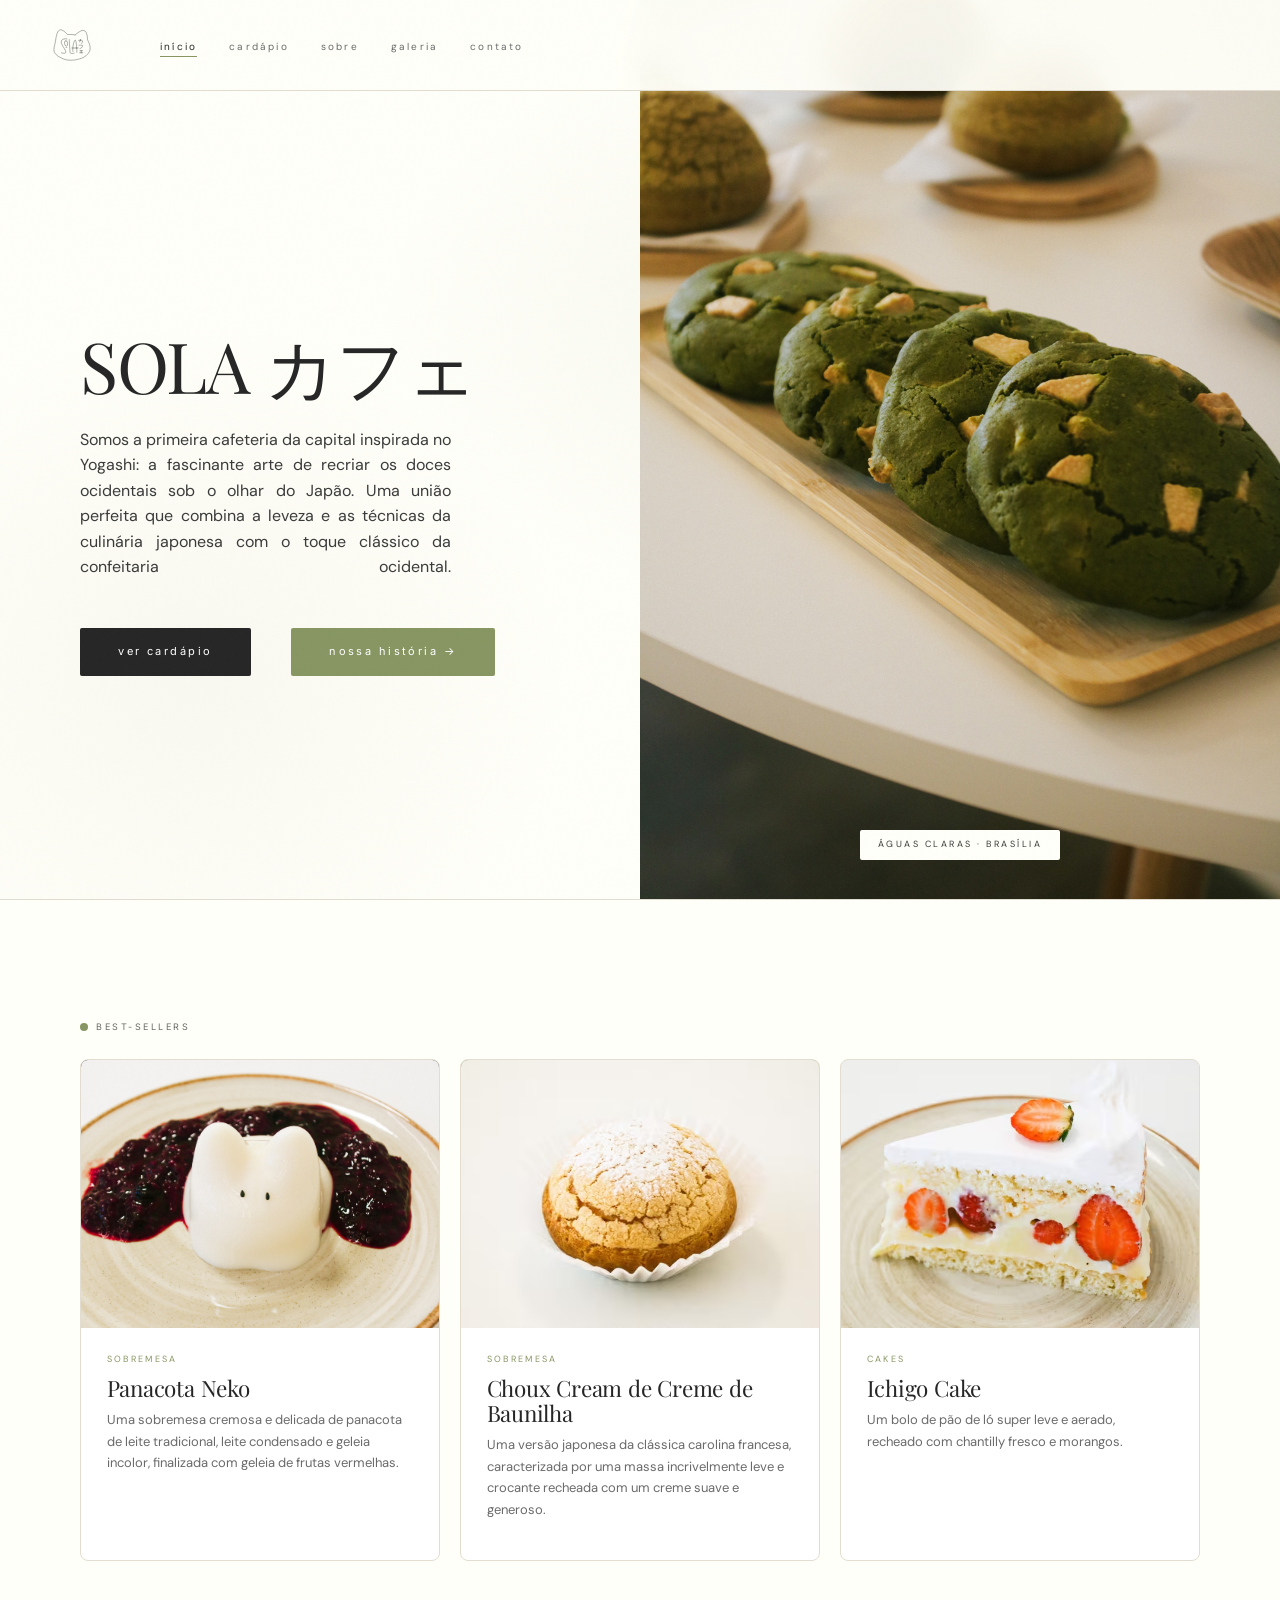
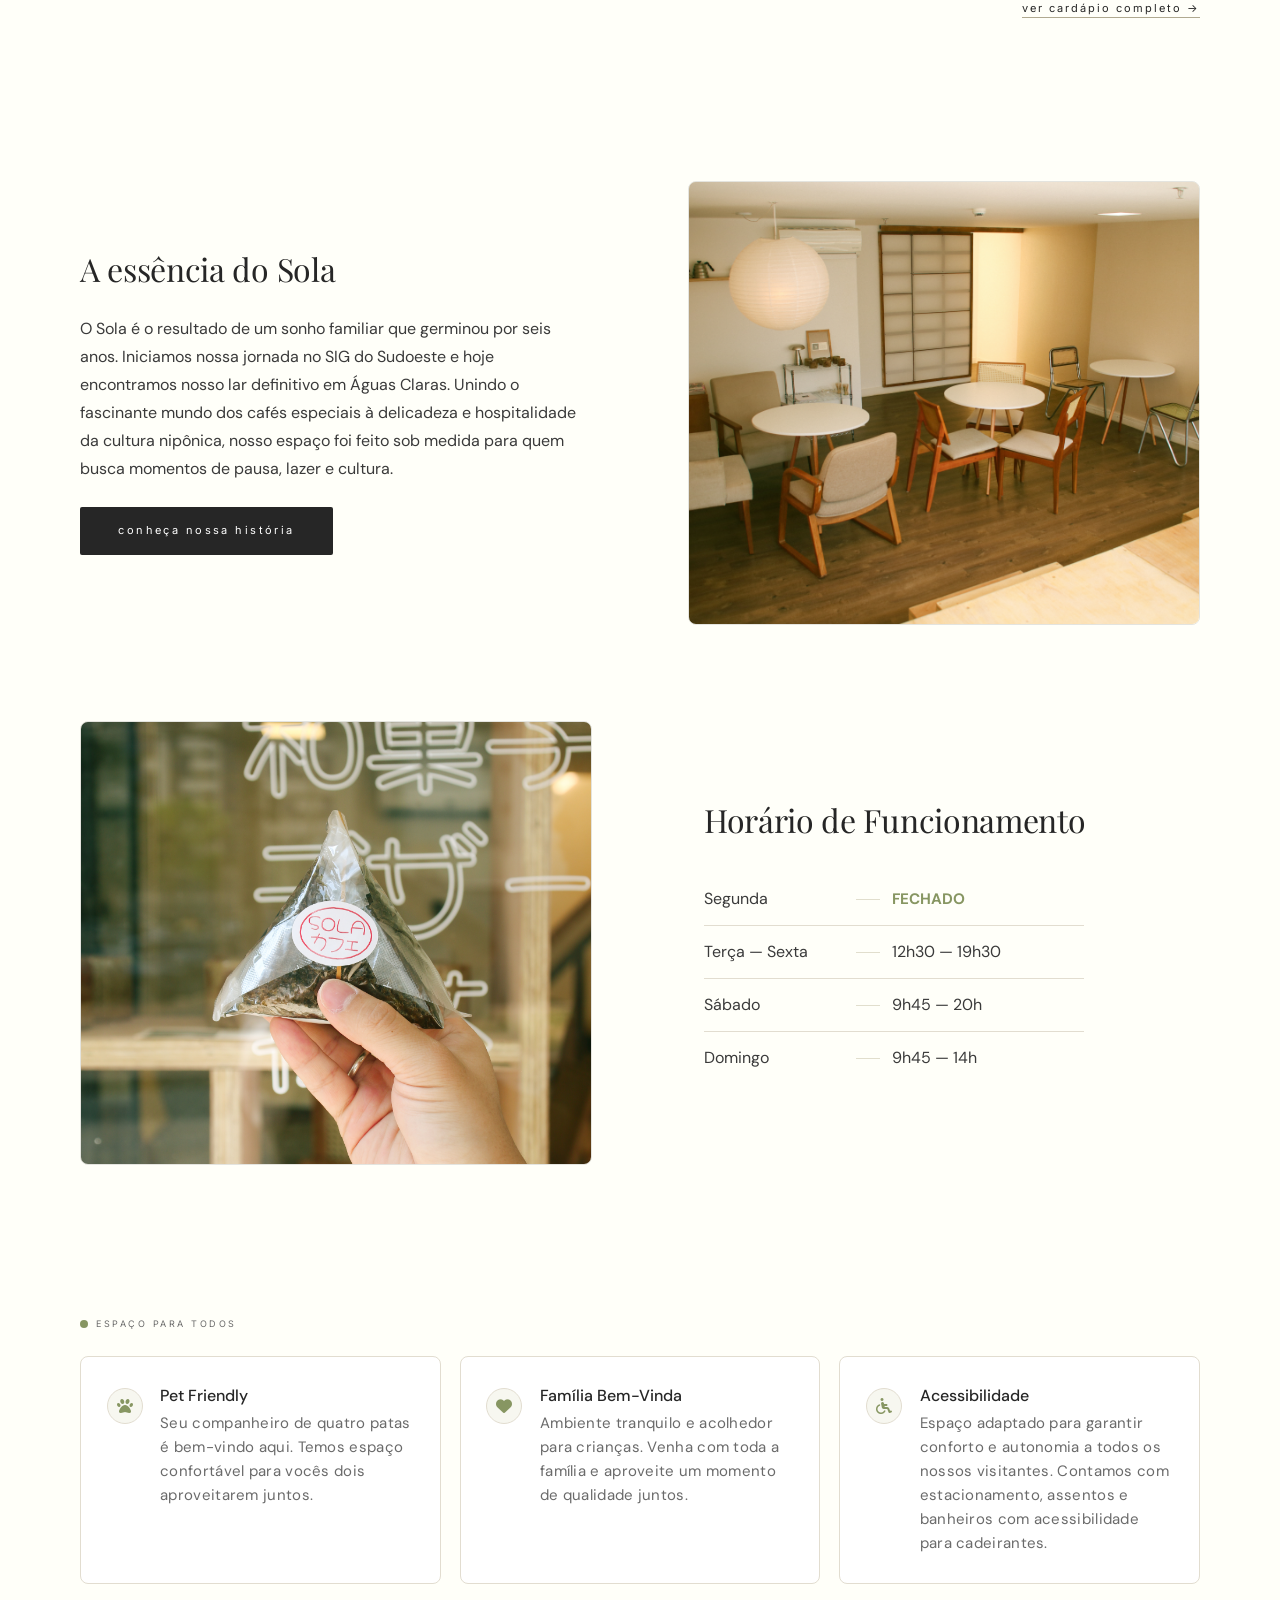
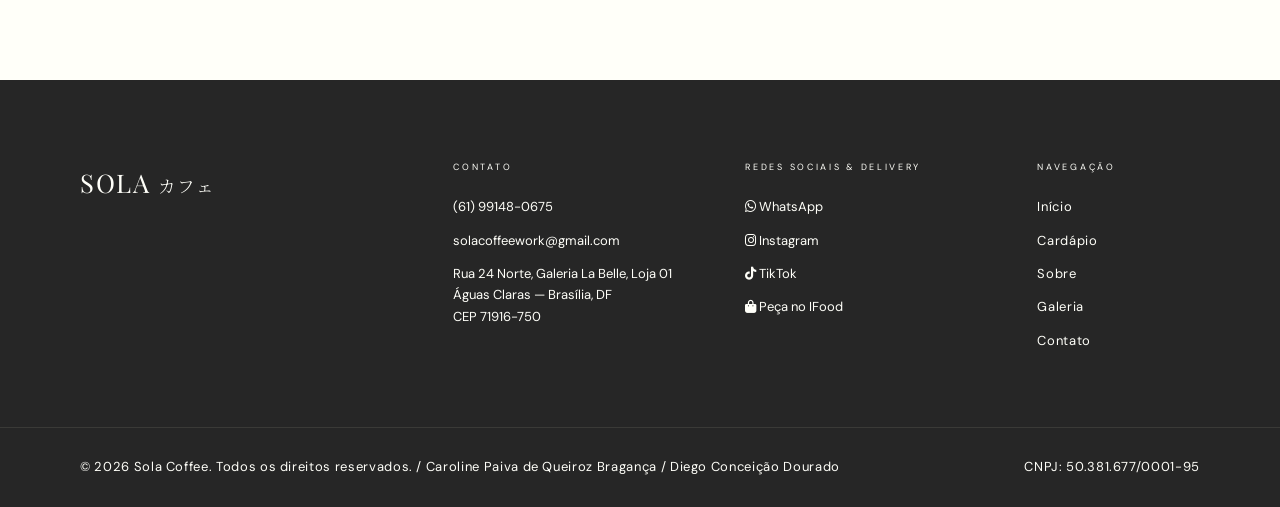
==== index.html @ bae13468 "primeiro commit" ====
<!DOCTYPE html>
<html lang="pt-BR">
<head>
  <meta charset="UTF-8" />
  <meta name="viewport" content="width=device-width, initial-scale=1.0"/>
  <title>HOME — SOLA Coffee カフェ | Cafeteria em Águas Claras</title>

  <meta name="description" content="Conheça o Sola Coffee na Galeria La Belle em Águas Claras. Cafés especiais, lanches deliciosos e ambiente aconchegante. Venha nos visitar ou peça no iFood!">
  <link rel="canonical" href="https://solacoffee.com.br">

  <script type="application/ld+json">
  {
    "@context": "https://schema.org",
    "@type": "Cafe",
    "name": "Sola Coffee",
    "image": "https://solacoffee.com.brimages/logo.jpg",
    "telephone": "+55-61-99148-0675",
    "email": "solacoffeework@gmail.com",
    "url": "https://solacoffee.com.br",
    "address": {
      "@type": "PostalAddress",
      "streetAddress": "Rua 24 Norte, Galeria La Belle, Loja 01",
      "addressLocality": "Águas Claras",
      "addressRegion": "DF",
      "postalCode": "71916-750",
      "addressCountry": "BR"
    },
    "openingHoursSpecification": [
      {"@type": "OpeningHoursSpecification","dayOfWeek": ["Tuesday","Wednesday","Thursday","Friday"],"opens": "12:30","closes": "19:30"},
      {"@type": "OpeningHoursSpecification","dayOfWeek": "Saturday","opens": "09:30","closes": "20:00"},
      {"@type": "OpeningHoursSpecification","dayOfWeek": "Sunday","opens": "09:30","closes": "14:00"}
    ],
    "sameAs": ["https://instagram.com","https://ifood.com.br"]
  }
  </script>

  <link rel="stylesheet" href="https://cdnjs.cloudflare.com/ajax/libs/font-awesome/6.5.0/css/all.min.css">

  <link rel="preconnect" href="https://fonts.googleapis.com">
  <link href="https://fonts.googleapis.com/css2?family=Playfair+Display:ital,wght@0,300;0,400;0,500;1,300;1,400&family=DM+Sans:wght@300;400;500&family=Inter:wght@300;400;500&family=Noto+Serif+JP:wght@300;400&display=swap" rel="stylesheet">
  <link rel="stylesheet" href="style.css">
  <style>
    .fc-redes-list { display: flex; flex-direction: column; gap: 1rem; }
    .fc-rede-item {
      display: flex; align-items: flex-start; gap: 1.1rem;
      padding: 1.8rem 1.6rem;
      border: 1px solid var(--khaki-light);
      border-radius: var(--radius-md);
      background: var(--white);
      text-decoration: none;
    }
    .fc-rede-icon {
      width: 36px; height: 36px; border-radius: 50%;
      background: var(--paper-warm);
      display: flex; align-items: center; justify-content: center;
      flex-shrink: 0; font-size: 1rem; color: var(--moss);
      border: 1px solid var(--khaki-light);
      margin-top: 2px;
    }
    .fc-rede-info { flex: 1; }
    .fc-rede-name { display: block; font-size: 16px; color: var(--ink); font-weight: 500; margin-bottom: 4px; line-height: 1.3; }
    .fc-rede-handle { display: block; font-size: 15px; color: var(--ink-muted); letter-spacing: 0.02em; line-height: 1.6; }
  </style>
</head>
<body class="page-home">

  <!-- NAV -->
  <nav class="nav">
    <a href="index.html" class="nav-logo"><img src="img/logo.svg" alt="SOLA カフェ" class="nav-logo-img"></a>
    <ul class="nav-links">
      <li><a href="index.html" class="active">início</a></li>
      <li><a href="menu.html">cardápio</a></li>
      <li><a href="sobre.html">sobre</a></li>
      <li><a href="galeria.html">galeria</a></li>
      <li><a href="contato.html">contato</a></li>
    </ul>
  </nav>

  <!-- HERO -->
  <section class="hero">
    <div class="hero-texture"></div>
    <div class="hero-content">
      <p class="hero-eyebrow"></p>
      <h1 class="hero-title">
        SOLA カフェ
      </h1>
      <p class="hero-sub">Somos a primeira cafeteria da capital inspirada no Yogashi: a fascinante arte de recriar os doces ocidentais sob o olhar do Japão. Uma união perfeita que combina a leveza e as técnicas da culinária japonesa com o toque clássico da confeitaria ocidental.</p>
      <div class="hero-cta-row">
        <a href="menu.html" class="btn-primary btn-cardapio">ver cardápio</a>
        <a href="sobre.html" class="btn-primary btn-historia">nossa história →</a>
      </div>
    </div>
    <div class="hero-visual">
      <img src="img/image00008.jpeg" alt="Sachê de chá do Sola Coffee" class="hero-img">
      <div class="hero-tag">Águas Claras · Brasília</div>
    </div>
  </section>

  <!-- DESTAQUES -->
  <section class="destaques">
    <span style="display:inline-flex;align-items:center;gap:0.5rem;font-family:'Inter',sans-serif;font-size:9px;letter-spacing:0.28em;text-transform:uppercase;color:var(--ink-muted);margin:0 0 1.5rem;align-self:flex-start;"><span style="width:8px;height:8px;border-radius:50%;background:var(--moss);flex-shrink:0;display:inline-block;"></span>Best-Sellers</span>
    <div class="destaques-grid">

        <article class="destaque-card">
        <div class="card-img-placeholder card-img-cafe" style="height:auto;aspect-ratio:600/450;">
          <div class="card-img-inner card-img-inner--photo">
            <img src="/img/image00001.jpeg" alt="Mochi" class="card-photo">
          </div>
        </div>
        <div class="card-body">
          <span class="card-tag">Sobremesa</span>
          <h3>Panacota Neko</h3>
          <p>Uma sobremesa cremosa e delicada de panacota de leite tradicional, leite condensado e geleia incolor, finalizada com geleia de frutas vermelhas.</p>

        </div>
      </article>

      <article class="destaque-card">
        <div class="card-img-placeholder card-img-matcha" style="height:auto;aspect-ratio:600/450;">
          <div class="card-img-inner">
            <img src="/cardapio/chouxcream.jpg" alt="">
          </div>
        </div>

        <div class="card-body">
          <span class="card-tag">Sobremesa</span>
          <h3>Choux Cream de Creme de Baunilha</h3>
          <p>Uma versão japonesa da clássica carolina francesa, caracterizada por uma massa incrivelmente leve e crocante recheada com um creme suave e generoso.</p>

        </div>
      </article>

      <article class="destaque-card">
        <div class="card-img-placeholder card-img-bolo" style="height:auto;aspect-ratio:600/450;">
          <div class="card-img-inner card-img-inner--photo">
            <img src="/cardapio/ichigocake.jpg" alt="Ichigo Cake" class="card-photo">
          </div>
        </div>
        <div class="card-body">
          <span class="card-tag">Cakes</span>
          <h3>Ichigo Cake</h3>
          <p>Um bolo de pão de ló super leve e aerado, recheado com chantilly fresco e morangos.</p>

        </div>
      </article>



    </div>
    <div class="destaques-link">
      <a href="menu.html" style="font-family:'Inter',sans-serif;">ver cardápio completo →</a>
    </div>
  </section>

  <!-- WABI SABI SECTION -->
  <section class="wabi wabi--flip">
    <div class="wabi-right">
      <h2>A essência do Sola</h2>
      <p class="wabi-text">
        <p>O Sola é o resultado de um sonho familiar que germinou por seis anos. Iniciamos nossa jornada no SIG do Sudoeste e hoje encontramos nosso lar definitivo em Águas Claras.
        Unindo o fascinante mundo dos cafés especiais à delicadeza e hospitalidade da cultura nipônica, nosso espaço foi feito sob medida para quem busca momentos de pausa, lazer e cultura.</p>
      </p>
      <a href="sobre.html" class="btn-primary btn-cardapio">conheça nossa história</a>
    </div>
    <div class="wabi-left">
      <div class="wabi-photo-frame">
        <div class="wabi-photo-inner">
          <img src="img/image00009.jpeg" alt="Interior do Sola Coffee — mesas e cadeiras no salão principal" class="wabi-img">
        </div>
      </div>
    </div>
  </section>

  <!-- HORÁRIOS -->
  <section class="wabi">
    <div class="wabi-left">
      <div class="wabi-photo-frame">
        <div class="wabi-photo-inner">
          <img src="img/image00007.jpeg" alt="Onigiri com logo do Sola Coffee" class="wabi-img">
        </div>
      </div>
    </div>
    <div class="wabi-right">
      
      <h2>Horário de Funcionamento</h2>
      <div class="horarios-tabela">
        <div class="hora-row">
          <span class="hora-dia">Segunda</span>
          <span class="hora-sep"></span>
          <span class="hora-valor fechado">FECHADO</span>
        </div>
        <div class="hora-row">
          <span class="hora-dia">Terça — Sexta</span>
          <span class="hora-sep"></span>
          <span class="hora-valor">12h30 — 19h30</span>
        </div>
        <div class="hora-row">
          <span class="hora-dia">Sábado</span>
          <span class="hora-sep"></span>
          <span class="hora-valor">9h45 — 20h</span>
        </div>
        <div class="hora-row">
          <span class="hora-dia">Domingo</span>
          <span class="hora-sep"></span>
          <span class="hora-valor">9h45 — 14h</span>
        </div>
      </div>
    </div>
  </section>

  <!-- DIFERENCIAIS -->
  <section class="valores">
    <span style="display:inline-flex;align-items:center;gap:0.5rem;font-family:'Inter',sans-serif;font-size:9px;letter-spacing:0.28em;text-transform:uppercase;color:var(--ink-muted);margin:0 0 1.5rem;align-self:flex-start;"><span style="width:8px;height:8px;border-radius:50%;background:var(--moss);flex-shrink:0;display:inline-block;"></span>Espaço para todos</span>
    <div style="display:grid;grid-template-columns:repeat(3,1fr);gap:1.2rem;">

      <div class="fc-rede-item" style="cursor:default;align-items:flex-start;">
        <div class="fc-rede-icon" style="margin-top:2px;"><i class="fa-solid fa-paw"></i></div>
        <div class="fc-rede-info">
          <span class="fc-rede-name">Pet Friendly</span>
          <span class="fc-rede-handle">Seu companheiro de quatro patas é bem-vindo aqui. Temos espaço confortável para vocês dois aproveitarem juntos.</span>
        </div>
      </div>

      <div class="fc-rede-item" style="cursor:default;align-items:flex-start;">
        <div class="fc-rede-icon" style="margin-top:2px;"><i class="fa-solid fa-heart"></i></div>
        <div class="fc-rede-info">
          <span class="fc-rede-name">Família Bem-Vinda</span>
          <span class="fc-rede-handle">Ambiente tranquilo e acolhedor para crianças. Venha com toda a família e aproveite um momento de qualidade juntos.</span>
        </div>
      </div>

      <div class="fc-rede-item" style="cursor:default;align-items:flex-start;">
        <div class="fc-rede-icon" style="margin-top:2px;"><i class="fa-solid fa-wheelchair"></i></div>
        <div class="fc-rede-info">
          <span class="fc-rede-name">Acessibilidade</span>
          <span class="fc-rede-handle">Espaço adaptado para garantir conforto e autonomia a todos os nossos visitantes. Contamos com estacionamento, assentos e banheiros com acessibilidade para cadeirantes.</span>
        </div>
      </div>

    </div>
  </section>

  <!-- FOOTER -->
  <footer class="footer">
    <div class="footer-top">

      <div class="footer-brand">
        <div class="footer-logo">SOLA <span>カフェ</span></div>
      </div>

      <div class="footer-info">
        <h4 class="footer-col-title">Contato</h4>
        <ul class="footer-contact-list">
          <li>
            <a href="tel:+556199148-0675">(61) 99148-0675</a>
          </li>
          <li>
            <a href="mailto:solacoffeework@gmail.com">solacoffeework@gmail.com</a>
          </li>
          <li>
            <span>Rua 24 Norte, Galeria La Belle, Loja 01<br/>Águas Claras — Brasília, DF<br/>CEP 71916-750</span>
          </li>
        </ul>
      </div>


      <div class="footer-info">
        <h4 class="footer-col-title">Redes Sociais & Delivery</h4>
        <ul class="footer-contact-list">
          <li>
            <a href="https://wa.me/5561991480675" target="_blank">
               <i class="fa-brands fa-whatsapp"></i> WhatsApp</a>
          </li>
          <li>
            <a href="https://www.instagram.com/solacoffee.jp/" target="_blank">
              <i class="fa-brands fa-instagram"></i> Instagram</a>
          </li>
            <li>
            <a href="https://www.tiktok.com/@solacoffeeco" target="_blank">
              <i class="fa-brands fa-tiktok"></i> TikTok</a>
          </li>
          <li>
            <a href="https://www.ifood.com.br/delivery/brasilia-df/sola-coffee---cafe-japones-aguas-claras-norte/7c5102c2-471a-463c-b605-bb09772c8aca" target="_blank">
              <i class="fa-solid fa-bag-shopping"></i> Peça no IFood</a>
          </li>
        </ul>
      </div>

      <div class="footer-nav">
        <h4 class="footer-col-title">navegação</h4>
        <ul class="footer-nav-list">
          <li><a href="index.html">Início</a></li>
          <li><a href="menu.html">Cardápio</a></li>
          <li><a href="sobre.html">Sobre</a></li>
          <li><a href="galeria.html">Galeria</a></li>
          <li><a href="contato.html">Contato</a></li>
        </ul>
      </div>

    </div>

    <div class="footer-bottom">
      <p>© 2026 Sola Coffee. Todos os direitos reservados. / Caroline Paiva de Queiroz Bragança / Diego Conceição Dourado</p>
      <p>CNPJ: 50.381.677/0001-95</p>
    </div>
  </footer>

</body>
</html>
---- style.css ----
/* =============================================
   SOLA カフェ 
   Paleta: #FFFFF9 · #262626 · #CEC8B0 · #879662
   ============================================= */

/* ---- TOKENS ---- */
:root {
  --paper:       #FFFFF9;
  --paper-warm:  #F7F7F0;
  --ink:         #262626;
  --ink-soft:    #3A3A3A;
  --ink-muted:   #6A6A6A;
  --khaki:       #CEC8B0;
  --khaki-light: #E2DDD0;
  --khaki-dark:  #B0A990;
  --moss:        #879662;
  --moss-light:  #A8B080;
  --moss-pale:   #D4DBB8;
  --white:       #FFFFFF;

  --font-display: 'Playfair Display', serif;
  --font-jp:      'Inter', sans-serif;
  --font-kanji:   'Noto Serif JP', serif;
  --font-body:    'DM Sans', sans-serif;

  --radius-sm: 2px;
  --radius-md: 8px;
  --radius-lg: 20px;
  --radius-xl: 40px;

  --shadow-moss: 0 4px 24px rgba(135, 150, 98, 0.18);
  --shadow-deep: 0 16px 56px rgba(38, 38, 38, 0.14);
  --shadow-card: 0 2px 12px rgba(38, 38, 38, 0.08);
}

/* ---- RESET ---- */
*, *::before, *::after { box-sizing: border-box; margin: 0; padding: 0; }
html { scroll-behavior: smooth; }
body {
  background: var(--paper);
  color: var(--ink);
  font-family: var(--font-body);
  font-weight: 400;
  line-height: 1.75;
  font-size: 1rem;
  -webkit-font-smoothing: antialiased;
}
img { max-width: 100%; display: block; }
a { text-decoration: none; color: inherit; }
ul { list-style: none; }
button { cursor: pointer; border: none; background: none; font-family: inherit; }
input, textarea, select {
  font-family: var(--font-body);
  font-size: 14px;
}

/* ---- TYPOGRAPHY ---- */
h1, h2, h3 {
  font-family: var(--font-display);
  font-weight: 300;
  line-height: 1.12;
  letter-spacing: -0.01em;
}
h1 { font-size: 32px; font-weight: 300; letter-spacing: -0.02em; }
h2 { font-size: 2rem; font-weight: 400; }
h3 { font-size: clamp(1.2rem, 2vw, 1.6rem); }
em { font-style: italic; color: var(--moss); }
p { color: var(--ink-soft); }

.section-label {
  font-family: var(--font-body);
  font-size: 9px;
  font-weight: 400;
  letter-spacing: 0.32em;
  text-transform: uppercase;
  color: var(--moss);
  display: block;
  margin-bottom: 0.75rem;
}

/* ---- GRAIN TEXTURE overlay ---- */
body::after {
  content: '';
  position: fixed;
  inset: 0;
  pointer-events: none;
  z-index: 9999;
  opacity: 0.022;
  background-image: url("data:image/svg+xml,%3Csvg viewBox='0 0 256 256' xmlns='http://www.w3.org/2000/svg'%3E%3Cfilter id='n'%3E%3CfeTurbulence type='fractalNoise' baseFrequency='0.9' numOctaves='4' stitchTiles='stitch'/%3E%3C/filter%3E%3Crect width='100%25' height='100%25' filter='url(%23n)'/%3E%3C/svg%3E");
  background-size: 128px 128px;
}

/* ---- BUTTONS ---- */
.btn-primary {
  display: inline-block;
  padding: 0.9rem 2.4rem;
  background: var(--moss);
  color: var(--white);
  font-family: 'Inter', sans-serif;
  font-size: 11px;
  font-weight: 400;
  letter-spacing: 0.22em;
  text-transform: lowercase;
  border-radius: var(--radius-sm);
  transition: background 0.3s, transform 0.2s, box-shadow 0.3s;
}
.btn-primary:hover {
  background: var(--ink);
  transform: translateY(-2px);
  box-shadow: var(--shadow-moss);
}
.btn-ghost {
  display: inline-block;
  padding: 0.85rem 0;
  color: var(--ink);
  font-size: 12px;
  letter-spacing: 0.1em;
  border-bottom: 1px solid var(--khaki-dark);
  transition: color 0.2s, border-color 0.2s;
}
.btn-ghost:hover { color: var(--moss); border-color: var(--moss); }
.btn-ghost--light { color: var(--paper); border-color: rgba(255,255,249,0.4); }
.btn-ghost--light:hover { color: var(--khaki-light); border-color: var(--khaki-light); }

/* ============================================================
   NAV
   ============================================================ */
.nav {
  position: fixed;
  top: 0; left: 0; right: 0;
  z-index: 100;
  display: flex;
  align-items: center;
  gap: 2rem;
  padding: 1.3rem 3rem;
  background: rgba(255, 255, 249, 0.94);
  backdrop-filter: blur(16px);
  -webkit-backdrop-filter: blur(16px);
  border-bottom: 1px solid var(--khaki-light);
}
.nav-logo {
  font-family: var(--font-display);
  font-size: 1.3rem;
  font-weight: 300;
  letter-spacing: 0.06em;
  color: var(--ink);
  flex-shrink: 0;
}
.nav-kanji {
  font-family: var(--font-jp);
  font-size: 0.9rem;
  color: var(--moss);
  margin-left: 0.35rem;
}
.nav-links {
  display: flex;
  gap: 2rem;
  margin-left: 2rem;
}
.nav-links a {
  font-size: 10px;
  letter-spacing: 0.22em;
  text-transform: lowercase;
  color: var(--ink-muted);
  transition: color 0.2s;
  position: relative;
}
.nav-links a::after {
  content: '';
  position: absolute;
  bottom: -4px; left: 0; right: 0;
  height: 1px;
  background: var(--moss);
  transform: scaleX(0);
  transition: transform 0.3s cubic-bezier(0.25,0.46,0.45,0.94);
  transform-origin: left;
}
.nav-links a:hover, .nav-links a.active { color: var(--ink); }
.nav-links a:hover::after, .nav-links a.active::after { transform: scaleX(1); }
.nav-deco {
  margin-left: auto;
  font-family: var(--font-jp);
  font-size: 12px;
  color: var(--khaki-dark);
  letter-spacing: 0.35em;
}

/* ============================================================
   HOME — HERO
   ============================================================ */
.hero {
  min-height: 100vh;
  max-height: 100vh;
  display: grid;
  grid-template-columns: 1fr 1fr;
  position: relative;
  overflow: hidden;
  padding-top: 0; /* ← remove o padding geral */
  border-bottom: 1px solid var(--khaki-light);
}

.hero-texture {
  position: absolute;
  inset: 0;
  background:
    radial-gradient(ellipse 70% 55% at 75% 35%, rgba(135, 150, 98, 0.09) 0%, transparent 65%),
    radial-gradient(ellipse 45% 60% at 15% 75%, rgba(206, 200, 176, 0.12) 0%, transparent 65%);
}
.hero-content {
  display: flex;
  flex-direction: column;
  justify-content: center;
  padding: 5rem 4rem 5rem 5rem;
  padding-top: calc(80px + 5rem);
  position: relative;
  z-index: 1;
}
.hero-eyebrow {
  font-size: 9px;
  letter-spacing: 0.32em;
  text-transform: uppercase;
  color: var(--moss);
  margin-bottom: 1.5rem;
}
.hero-title {
  font-size: clamp(3.2rem, 5.5vw, 5.5rem);
  line-height: 1.06;
  margin-bottom: 1.5rem;
  color: var(--ink);
}
.hero-sub {
  font-size: 1rem;
  line-height: 1.6;
  color: var(--ink-soft);
  margin-bottom: 3rem;
  max-width: clamp(17rem, 29vw, 30rem);
  text-align: justify;
  text-align-last: justify; 
}
.hero-cta-row {
  display: flex;
  align-items: center;
  gap: 2.5rem;
}
.hero-visual {
min-height: 100vh;
  max-height: 100vh;
  display: flex;
  flex-direction: column;
  align-items: center;
  justify-content: center;
  position: relative;
  background: var(--paper);
  overflow: hidden;
}
.hero-img {
  width: 100%;
  height: 100%;
  object-fit: cover;
  object-position: center 60%;
}
.hero-circle {
  width: 340px;
  height: 340px;
  border-radius: 50%;
  border: 1px solid rgba(255,255,249,0.35);
  position: absolute;
  animation: breathe 7s ease-in-out infinite;
}
@keyframes breathe {
  0%, 100% { transform: scale(1); opacity: 0.5; }
  50% { transform: scale(1.05); opacity: 1; }
}
.hero-kanji-large {
  font-family: var(--font-jp);
  font-size: clamp(8rem, 14vw, 16rem);
  color: var(--ink);
  opacity: 0.08;
  position: absolute;
  user-select: none;
}
.hero-tag {
  position: absolute;
  bottom: 2.5rem;
  font-size: 9px;
  letter-spacing: 0.28em;
  text-transform: uppercase;
  color: var(--ink-soft);
  background: var(--paper);
  padding: 0.45rem 1.1rem;
  border-radius: var(--radius-sm);
}

/* ---- PAGE-SPECIFIC: index.html ---- */
.nav-logo-img { height: 48px; width: auto; display: block; }
.btn-primary.btn-cardapio { background: var(--ink); }
.btn-primary.btn-cardapio:hover { background: var(--moss) !important; }
.btn-primary.btn-historia { background: var(--moss); }
.btn-primary.btn-historia:hover { background: var(--ink) !important; }
.btn-primary.btn-essencia { background: var(--moss); }
.btn-primary.btn-essencia:hover { background: var(--ink) !important; }

/* ============================================================
   HOME — DESTAQUES
   ============================================================ */
.destaques {
  padding: 7rem 5rem;
  background: var(--paper);
}
.destaques-grid {
  display: grid;
  grid-template-columns: 1fr 1fr 1fr;
  gap: 1.25rem;
}
.destaque-card {
  background: var(--white);
  border-radius: var(--radius-md);
  overflow: hidden;
  transition: transform 0.35s cubic-bezier(0.25,0.46,0.45,0.94), box-shadow 0.35s;
  border: 1px solid var(--khaki-light);
}
.destaque-card:hover {
  transform: translateY(-6px);
  box-shadow: var(--shadow-deep);
}
.card-img-placeholder {
  height: 220px;
  display: flex;
  align-items: center;
  justify-content: center;
  position: relative;
  overflow: hidden;
}
.card-img-matcha { background: linear-gradient(140deg, #6d7f4e 0%, #a8b87a 60%, #c8d4a0 100%); }
.card-img-bolo   { background: linear-gradient(140deg, #CEC8B0 0%, #e8e4d8 60%, #FFFFF9 100%); }
.card-img-cafe   { background: linear-gradient(140deg, #262626 0%, #3a3a3a 60%, #5a5a4a 100%); }

/* ---- BESTSELLER TAG ---- */
.section-badge-tag {
  display: inline-flex;
  align-items: center;
  justify-content: center;
  padding: 0.3rem 0.7rem;
  background: var(--moss);
  border: 1px solid var(--moss-light);
  border-radius: var(--radius-sm);
  font-family: var(--font-body);
  font-size: 8px;
  font-weight: 400;
  letter-spacing: 0.22em;
  text-transform: uppercase;
  color: var(--white);
  margin-bottom: 1.5rem;
}
.card-img-inner {
  display: flex;
  align-items: center;
  justify-content: center;
  width: 100%;
  height: 100%;
  position: relative;
}
.card-img-inner--photo {
  display: block;
}
.card-photo {
  width: 100%;
  height: 100%;
  object-fit: cover;
  object-position: center 40%;
  display: block;
  

}
.card-kanji {
  font-family: var(--font-jp);
  font-size: 4rem;
  color: rgba(255,255,249,0.3);
  user-select: none;
  position: relative;
  z-index: 1;
}
.liquid-circle {
  position: absolute;
  border-radius: 50%;
  background: rgba(255,255,249,0.12);
  animation: float 8s ease-in-out infinite;
}
.lc1 { width: 120px; height: 120px; top: -20px; left: 10%; animation-delay: 0s; }
.lc2 { width: 80px; height: 80px; bottom: -10px; right: 15%; animation-delay: -3s; }
@keyframes float {
  0%, 100% { transform: translateY(0) scale(1); }
  50% { transform: translateY(-12px) scale(1.05); }
}
.card-body { padding: 1.5rem 1.6rem; }
.card-tag {
  font-size: 9px;
  letter-spacing: 0.26em;
  text-transform: uppercase;
  color: var(--moss);
  display: block;
  margin-bottom: 0.5rem;
}
.card-body h3 { font-size: 1.4rem; margin-bottom: 0.5rem; color: var(--ink); }
.card-body p { font-size: 13px; color: var(--ink-muted); line-height: 1.65; margin-bottom: 1rem; }
.card-price {
  font-family: var(--font-display);
  font-size: 1.4rem;
  color: var(--moss);
}
.destaques-link { text-align: right; margin-top: 2rem; }
.destaques-link a {
  font-size: 11px;
  letter-spacing: 0.18em;
  color: var(--ink);
  border-bottom: 1px solid var(--khaki-dark);
  padding-bottom: 2px;
  transition: color 0.2s, border-color 0.2s;
}
.destaques-link a:hover { color: var(--moss); border-color: var(--moss); }

@media (max-width: 900px) {
  .destaques-grid { grid-template-columns: 1fr 1fr; }
}
@media (max-width: 560px) {
  .destaques { padding: 4rem 1.5rem; }
  .destaques-grid { grid-template-columns: 1fr; }
}

/* ============================================================
   HOME — WABI
   ============================================================ */
.wabi {
  display: grid;
  grid-template-columns: 1fr 1fr;
  min-height: 540px;
  background: var(--paper);
}
.wabi-left { position: relative; overflow: hidden; background: var(--paper); }
.wabi-photo-frame {
  position: absolute;
  inset: 3rem;
  inset-inline-start: 5rem;
  border: 1px solid rgba(38,38,38,0.12);
  border-radius: var(--radius-md);
  overflow: hidden;
}
.wabi--flip .wabi-left .wabi-photo-frame {
  inset: 3rem;
  inset-inline-end: 5rem;
}
.wabi-photo-inner {
  width: 100%; height: 100%;
  background: linear-gradient(145deg, var(--khaki) 0%, var(--paper) 100%);
  display: flex; align-items: center; justify-content: center;
  position: relative;
}
.wabi-abstract { position: relative; width: 180px; height: 180px; }
.wa-circle {
  position: absolute;
  border-radius: 50%;
  border: 1px solid rgba(38,38,38,0.15);
}
.wa1 { width: 180px; height: 180px; top: 0; left: 0; }
.wa2 { width: 120px; height: 120px; top: 30px; left: 30px; background: rgba(135,150,98,0.15); border-color: rgba(135,150,98,0.3); }
.wa3 { width: 60px; height: 60px; top: 60px; left: 60px; background: var(--moss); border-color: var(--moss); opacity: 0.7; }
.wabi-right {
  display: flex;
  flex-direction: column;
  justify-content: center;
  padding: 5rem 5rem 5rem 4rem;
}
.wabi-right h2 { margin-bottom: 0.75rem; }
.wabi-right h2,
.wabi-right .wabi-text { margin-left: 0; padding-left: 0; }
.wabi-img {
  width: 100%;
  height: 100%;
  object-fit: cover;
  object-position: center 49%;
}
.wabi-text {
  font-size: 14px;
  line-height: 1.6;
  color: var(--ink-soft);
  margin-top: 0;
  margin-bottom: 1rem;
  text-align: left;
  max-width: 600px;
}
.wabi-right .btn-primary { margin-top: 1.5rem; align-self: flex-start; }

/* wabi espelhado */
.wabi--flip { grid-template-columns: 1fr 1fr; }
.wabi--flip .wabi-right { order: 1; padding: 5rem 4rem 5rem 5rem; }
.wabi--flip .wabi-left  { order: 2; }

/* tabela de horários dentro do wabi */
.horarios-tabela {
  display: flex;
  flex-direction: column;
  margin-top: 1.5rem;
  max-width: 380px;
}
.hora-row {
  display: flex;
  align-items: center;
  gap: 0.75rem;
  padding: 0.75rem 0;
  border-bottom: 1px solid var(--khaki-light);
}
.hora-row:last-child { border-bottom: none; }
.hora-dia {
  font-family: var(--font-body);
  font-size: 1rem;
  color: var(--ink-soft);
  width: 140px;
  flex-shrink: 0;
}
.hora-sep {
  width: 24px;
  flex-shrink: 0;
  height: 1px;
  background: var(--khaki);
  opacity: 0.6;
}
.hora-valor {
  font-family: var(--font-body);
  font-size: 1rem;
  color: var(--ink-soft);
}
.hora-valor.fechado {
  font-style: normal;
  font-weight: 700;
  color: var(--moss);
  font-size: 0.95rem;
}

/* ============================================================
   PAGE HEADER (shared)
   ============================================================ */
.page-header {
  padding: 140px 5rem 5rem;
  background: var(--khaki);
  display: flex;
  align-items: flex-end;
  justify-content: space-between;
  gap: 2rem;
  position: relative;
  overflow: hidden;
  border-bottom: 1px solid var(--khaki-dark);
}
.page-header-content { position: relative; z-index: 1; }
.page-header h1 { margin-bottom: 0.75rem; color: var(--ink); }
.page-header p { color: var(--ink-soft); font-size: 14px; max-width: 420px; }
.page-header-kanji {
  font-family: var(--font-jp);
  font-size: clamp(6rem, 12vw, 14rem);
  color: var(--ink);
  opacity: 0.07;
  line-height: 1;
  user-select: none;
  flex-shrink: 0;
}

/* menu page: hero igual ao contato (.sobre-intro.page-hero) */
.page-menu .page-header {
  background: var(--paper);
  border-bottom: 1px solid var(--khaki-light);
  display: grid;
  grid-template-columns: 1fr auto;
  align-items: end;
  min-height: 340px;
  box-sizing: border-box;
  padding-top: 100px;
  padding-bottom: 2.5rem;
}
.page-menu .page-header h1 { margin-bottom: 1rem; }
.page-menu .page-header p {
  font-size: 1.05rem;
  line-height: 1.6;
  color: var(--ink-soft);
  max-width: 520px;
}

/* ============================================================
   MENU PAGE
   ============================================================ */
.menu-filters {
  display: flex;
  gap: 0.6rem;
  padding: 1.75rem 5rem;
  border-bottom: 1px solid var(--khaki-light);
  flex-wrap: wrap;
  background: var(--paper);
  position: sticky;
  top: 72px;
  z-index: 50;
}
.filter-btn {
  padding: 0.45rem 1.3rem;
  border: 1px solid var(--khaki);
  border-radius: var(--radius-sm);
  font-size: 10px;
  letter-spacing: 0.18em;
  text-transform: lowercase;
  color: var(--ink-muted);
  background: transparent;
  transition: all 0.25s;
}
.filter-btn:hover { border-color: var(--moss-light); color: var(--moss); }
.filter-btn.active { background: var(--moss); color: var(--white); border-color: var(--moss); }

.menu-section { padding: 4rem 5rem 6rem; }
.menu-category-header {
  display: flex;
  align-items: center;
  gap: 1.5rem;
  margin-bottom: 2.5rem;
  margin-top: 0;
}
.contato-section .menu-category-header {
  margin-bottom: 1rem;
}
.contato-bloco {
  padding: 0;
  display: flex;
  flex-direction: column;
  gap: 0.35rem;
  margin-bottom: 3.5rem;
}.cat-kanji {
  font-family: var(--font-jp);
  font-size: 2.5rem;
  color: var(--khaki);
  flex-shrink: 0;
}
.menu-category-header h2 { font-size: 1.8rem; }
.cat-line {
  flex: 1;
  height: 1px;
  background: var(--khaki-light);
}
.menu-grid {
  display: grid;
  grid-template-columns: repeat(auto-fill, minmax(280px, 1fr));
  gap: 1.25rem;
  margin-bottom: 3.5rem;
}
.menu-grid:last-of-type {
  margin-bottom: 0;
}
.menu-item {
  background: var(--white);
  border-radius: var(--radius-md);
  overflow: hidden;
  display: flex;
  flex-direction: column;
  transition: transform 0.3s, box-shadow 0.3s;
  border: 1px solid var(--khaki-light);
}
.menu-item:hover { transform: translateY(-3px); box-shadow: var(--shadow-card); }
.item-visual {
  height: 130px;
  display: flex;
  align-items: center;
  justify-content: center;
  font-family: var(--font-jp);
  font-size: 2.5rem;
  color: rgba(255,255,249,0.4);
}
.iv-matcha   { background: linear-gradient(135deg, #6d7f4e, #a8b87a); }
.iv-cafe     { background: linear-gradient(135deg, #262626, #4a4a3a); }
.iv-latte    { background: linear-gradient(135deg, #CEC8B0, #e8e4d8); color: rgba(38,38,38,0.35); }
.iv-frapp    { background: linear-gradient(135deg, #3a3a3a, #5a5a4a); }
.iv-hojicha  { background: linear-gradient(135deg, #5a5040, #8a7a60); }
.iv-agua     { background: linear-gradient(135deg, #879662, #c2d4a0); }
.iv-maracuja { background: linear-gradient(135deg, #b8a040, #d8c060); }
.iv-cheesecake{ background: linear-gradient(135deg, #e2ddd0, #FFFFF9); color: rgba(38,38,38,0.3); }
.iv-nutpie   { background: linear-gradient(135deg, #4a3828, #7a6050); }
.iv-bolomatcha{ background: linear-gradient(135deg, #5a7040, #879662); }
.iv-empanada { background: linear-gradient(135deg, #9a7040, #c8a060); }
.iv-sanduiche{ background: linear-gradient(135deg, #CEC8B0, #e2ddd0); color: rgba(38,38,38,0.35); }
.iv-set      { background: linear-gradient(135deg, #262626, #3a3a30); }
.iv-bolo-cafe{ background: linear-gradient(135deg, #2a1e14, #504030); }
.item-info { padding: 1.25rem; flex: 1; display: flex; flex-direction: column; }
.item-info h3 { font-size: 1.2rem; margin-bottom: 0.4rem; color: var(--ink); }
.item-info p { font-size: 12px; color: var(--ink-muted); line-height: 1.6; flex: 1; }
.item-footer {
  display: flex;
  justify-content: space-between;
  align-items: center;
  margin-top: 1rem;
  padding-top: 0.75rem;
  border-top: 1px solid var(--khaki-light);
}
.tag-item {
  font-size: 9px;
  letter-spacing: 0.2em;
  text-transform: uppercase;
  color: var(--moss);
}
.preco {
  font-family: var(--font-display);
  font-size: 1.3rem;
  color: var(--moss);
}
.menu-item--featured { border: 1px solid var(--moss-light); }
.badge-new {
  font-family: var(--font-body);
  font-size: 14px;
  color: var(--moss);
}
.menu-nota {
  display: flex;
  align-items: center;
  gap: 1.5rem;
  margin: 0 5rem 4rem;
  padding: 1.5rem 2rem;
  background: var(--khaki-light);
  border-radius: var(--radius-md);
  border-left: 3px solid var(--moss);
}
.nota-icon { font-size: 1.5rem; }
.menu-nota p { font-size: 13px; color: var(--ink-soft); }

/* ============================================================
   SOBRE PAGE
   ============================================================ */
.sobre-intro {
  display: grid;
  grid-template-columns: 1fr auto;
  gap: 4rem;
  padding: 140px 5rem 5rem;
  background: var(--paper);
  align-items: end;
  border-bottom: 1px solid var(--khaki-light);
}
.sobre-intro h1 { margin-bottom: 1rem; }
.lead {
  font-size: 1.05rem;
  line-height: 1.85;
  color: var(--ink-soft);
  max-width: 520px;
}
.sobre-intro-kanji { text-align: center; flex-shrink: 0; }
.sobre-intro-kanji span {
  display: block;
  font-family: var(--font-jp);
  font-size: clamp(5rem, 10vw, 12rem);
  color: var(--ink);
  opacity: 0.06;
  line-height: 1;
}
.kanji-legenda {
  font-size: 9px;
  letter-spacing: 0.28em;
  color: var(--moss);
  text-transform: uppercase;
}
.historia {
  padding: 6rem 5rem;
  background: var(--paper);
}
.historia-grid {
  display: grid;
  grid-template-columns: 1fr 1fr;
  gap: 6rem;
  align-items: center;
}
.hist-abstract {
  position: absolute;
  inset: 0;
  display: flex;
  align-items: center;
  justify-content: center;
}
.ha-elem { position: absolute; border-radius: 50%; }
.ha1 { width: 260px; height: 260px; border: 1px solid rgba(38,38,38,0.15); }
.ha2 { width: 160px; height: 160px; background: rgba(135,150,98,0.15); border: 1px solid rgba(135,150,98,0.35); }
.ha3 { width: 60px; height: 60px; background: var(--moss); opacity: 0.7; }
.historia-texto h2 { 
    margin-bottom: 1.5rem; }
.historia-texto p { 
    font-size: 15px;
    line-height: 1.6; 
    color: var(--ink-soft); 
    margin-bottom: 1.25rem; 
    text-align: left;
}
.historia-texto strong {
  font-weight: 400;
  color: var(--moss); 
}
.hist-frame {
  position: relative;
  width: 100%;
  padding-top: 120%;
  overflow: hidden;
  border-radius: var(--radius-md);
  background: var(--khaki);
}
.hist-img {
  position: absolute;
  inset: 0;
  width: 100%;
  height: 100%;
  object-fit: cover;
  object-position: center;
  display: block;
}
.hist-caption {
  position: absolute;
  bottom: 1.5rem;
  left: 1.5rem;
  font-size: 9px;
  letter-spacing: 0.22em;
  text-transform: uppercase;
  color: var(--ink-muted);
  background: var(--paper);
  padding: 0.35rem 0.85rem;
  border-radius: var(--radius-sm);
}


/* ============================================================
   FOOTER
   ============================================================ */
.footer { background: var(--ink); }
.footer-top {
  display: grid;
  grid-template-columns: 2fr 1.5fr 1.5fr 1fr;
  gap: 3rem;
  padding: 5rem 5rem 4rem;
  border-bottom: 1px solid rgba(206,200,176,0.12);
}
.footer-logo {
  font-family: var(--font-display);
  font-size: 1.6rem;
  font-weight: 300;
  letter-spacing: 0.06em;
  color: var(--paper);
  margin-bottom: 1rem;
}
.footer-logo span { font-family: var(--font-kanji); font-size: 1.1rem; }
.footer-col-title {
  font-size: 9px;
  letter-spacing: 0.3em;
  text-transform: uppercase;
  color: var(--paper);
  font-family: var(--font-body);
  font-weight: 400;
  margin-bottom: 1.25rem;
}
.footer-contact-list li {
  font-size: 13px;
  color: var(--paper);
  margin-bottom: 0.75rem;
  line-height: 1.65;
}
.footer-contact-list a {
  color: var(--paper);
  transition: color 0.2s;
}
.footer-contact-list a:hover { 
    color: var(--paper); 
    opacity: 0.7; 
}

.footer-nav-list li {
  margin-bottom: 0.75rem;
  line-height: 1.65;
}
.footer-nav-list a {
  font-size: 13px;
  color: var(--paper);
  display: block;
  letter-spacing: 0.05em;
  transition: opacity 0.2s;
}
.footer-nav-list a:hover { opacity: 0.7; }

.footer-bottom {
  display: flex;
  justify-content: space-between;
  align-items: center;
  padding: 1.75rem 5rem;
}
.footer-bottom p {
  font-size: 13px;
  color: var(--paper);
  letter-spacing: 0.05em;
}
.footer-social {
  font-size: 13px;
  color: var(--paper);
  letter-spacing: 0.05em;
}

/* ============================================================
   HORÁRIOS (standalone)
   ============================================================ */
.horarios {
  background: var(--paper);
  border-bottom: 1px solid var(--khaki-light);
  display: grid;
  grid-template-columns: 1fr 1fr;
  min-height: 480px;
}
.horarios-conteudo {
  padding: 6rem 5rem;
  display: flex;
  flex-direction: column;
  justify-content: center;
  gap: 2.5rem;
}
.horarios-label h2 { margin-top: 0.75rem; }
.horarios-foto { position: relative; overflow: hidden; }
.horarios-foto-frame { width: 100%; height: 100%; min-height: 480px; }
.horarios-foto-frame img { width: 100%; height: 100%; object-fit: cover; display: block; }
.horarios-foto-placeholder {
  width: 100%;
  height: 100%;
  min-height: 480px;
  background: var(--khaki);
  display: flex;
  align-items: center;
  justify-content: center;
}
.horarios-kanji {
  font-family: var(--font-jp);
  font-size: clamp(6rem, 12vw, 12rem);
  color: var(--ink);
  opacity: 0.07;
  line-height: 1;
  user-select: none;
}

/* ============================================================
   ANIMATIONS
   ============================================================ */
@keyframes fadeUp {
  from { opacity: 0; transform: translateY(22px); }
  to   { opacity: 1; transform: translateY(0); }
}
.hero-content > * {
  animation: fadeUp 0.9s cubic-bezier(0.25,0.46,0.45,0.94) forwards;
  opacity: 0;
}
.hero-eyebrow  { animation-delay: 0.1s; }
.hero-title    { animation-delay: 0.28s; }
.hero-sub      { animation-delay: 0.44s; }
.hero-cta-row  { animation-delay: 0.6s; }

/* ============================================================
   SCROLL REVEAL
   ============================================================ */
.destaque-card, .menu-item, .fil-card, .tl-item, .info-block {
  opacity: 0;
  transform: translateY(18px);
  animation: fadeUp 0.7s cubic-bezier(0.25,0.46,0.45,0.94) forwards;
}
.destaque-card:nth-child(1) { animation-delay: 0.1s; }
.destaque-card:nth-child(2) { animation-delay: 0.22s; }
.destaque-card:nth-child(3) { animation-delay: 0.34s; }
.menu-item:nth-child(1)  { animation-delay: 0.05s; }
.menu-item:nth-child(2)  { animation-delay: 0.12s; }
.menu-item:nth-child(3)  { animation-delay: 0.18s; }
.menu-item:nth-child(4)  { animation-delay: 0.24s; }
.menu-item:nth-child(5)  { animation-delay: 0.30s; }
.menu-item:nth-child(6)  { animation-delay: 0.36s; }
.fil-card:nth-child(1)   { animation-delay: 0.1s; }
.fil-card:nth-child(2)   { animation-delay: 0.2s; }
.fil-card:nth-child(3)   { animation-delay: 0.3s; }
.fil-card:nth-child(4)   { animation-delay: 0.4s; }
.tl-item:nth-child(1)    { animation-delay: 0.1s; }
.tl-item:nth-child(2)    { animation-delay: 0.26s; }
.tl-item:nth-child(3)    { animation-delay: 0.42s; }
.info-block:nth-child(1) { animation-delay: 0.1s; }
.info-block:nth-child(2) { animation-delay: 0.2s; }
.info-block:nth-child(3) { animation-delay: 0.3s; }
.info-block:nth-child(4) { animation-delay: 0.4s; }

/* ============================================================
   RESPONSIVO — TABLET / MOBILE
   ============================================================ */
@media (max-width: 1100px) {
  .footer-top { grid-template-columns: 1fr 1fr; gap: 2.5rem; padding: 4rem 3rem 3rem; }
  .footer-bottom { padding: 1.5rem 3rem; }
}
@media (max-width: 900px) {
  .contato-section { grid-template-columns: 1fr; gap: 3rem; }
  .tl-grid { grid-template-columns: 1fr; gap: 2.5rem; }
  .valores-grid { grid-template-columns: 1fr 1fr; }
}
@media (max-width: 768px) {
  /* NAV */
  .nav { padding: 1rem 1.5rem; flex-wrap: wrap; gap: 0; }
  .nav-deco { display: none; }
  .nav-links { width: 100%; margin-left: 0; margin-top: 0.6rem; gap: 1rem; flex-wrap: wrap; }
  .nav-links a { font-size: 10px; }

  /* HERO */
  .hero { grid-template-columns: 1fr; min-height: auto; }
  .hero-visual { display: none; }
  .hero-content { padding: 2.5rem 1.5rem 3.5rem; padding-top: 100px; }

  /* DESTAQUES */
  .destaques { padding: 4rem 1.5rem; }
  .destaques-grid { grid-template-columns: 1fr; }

  /* WABI */
  .wabi { grid-template-columns: 1fr; }
  .wabi-left { display: none; }
  .wabi-right { padding: 3rem 1.5rem; }
  .wabi--flip .wabi-right { order: 1; padding: 3rem 1.5rem; }

  /* PAGE HEADER */
  .page-header { padding: 100px 1.5rem 2.5rem; flex-direction: column; align-items: flex-start; gap: 0; }
  .page-header-kanji { display: none; }

  /* MENU */
  .menu-filters { padding: 1rem 1.5rem; gap: 0.4rem; top: 56px; }
  .filter-btn { padding: 0.4rem 0.9rem; font-size: 10px; }
  .menu-section { padding: 2rem 1.5rem 4rem; }
  .menu-category-header { margin-top: 2.5rem; gap: 1rem; }
  .menu-grid { grid-template-columns: 1fr; }
  .menu-nota { margin: 0 1.5rem 3rem; }

  /* SOBRE */
  .sobre-intro { padding: 100px 1.5rem 2.5rem; grid-template-columns: 1fr; }
  .sobre-intro-kanji { display: none; }
  .historia { padding: 3rem 1.5rem; }
  .historia-grid { grid-template-columns: 1fr; }
  .historia-visual { display: none; }
  .historia-texto p { font-size: 14px; }
  .filosofia { padding: 4rem 1.5rem; }

  /* CONTATO */
  .contato-section { padding: 2.5rem 1.5rem; }
  .info-block { grid-template-columns: 2rem 1fr; gap: 0.75rem; padding-bottom: 2rem; }
  .info-kanji { font-size: 1.4rem; }
  .mapa-section { padding: 0 1.5rem; }
  .mapa-wrapper { max-width: 100%; }
  .mapa-wrapper iframe { height: 220px; }
  .avaliacao-strip { padding: 2rem 1.5rem; }

  /* HORÁRIOS */
  .horarios { grid-template-columns: 1fr; }
  .horarios-conteudo { padding: 3.5rem 1.5rem; gap: 2rem; }
  .horarios-foto { display: none; }

  /* FOOTER */
  .footer-top { grid-template-columns: 1fr 1fr; gap: 2rem; padding: 3rem 1.5rem 2.5rem; }
  .footer-bottom { flex-direction: column; gap: 0.4rem; text-align: center; padding: 1.5rem; }
}

@media (max-width: 480px) {
  .nav-links { overflow-x: auto; flex-wrap: nowrap; padding-bottom: 0.25rem; }
  .destaques-grid { grid-template-columns: 1fr; }
  .menu-grid { grid-template-columns: 1fr; }
  .footer-top { grid-template-columns: 1fr; padding: 2.5rem 1.5rem 2rem; }
  .footer-bottom { padding: 1.5rem 1.25rem; }
  .page-header { padding: 90px 1.25rem 2rem; }
  .menu-section { padding: 1.5rem 1.25rem 3rem; }
  .contato-section { padding: 2rem 1.25rem; }
  .sobre-intro { padding: 90px 1.25rem 2rem; }
  .historia { padding: 2.5rem 1.25rem; }
  .valores-grid { grid-template-columns: 1fr; }
}

@media (max-width: 540px) {
  .footer-top { grid-template-columns: 1fr; padding: 3rem 2rem 2.5rem; }
}

/* ============================================================
   SOBRE — complementos
   ============================================================ */
.sobre-intro-text { position: relative; z-index: 1; }

/* VALORES section */
.valores {
  padding: 6rem 5rem;
  background: var(--paper);
}
.valores > .section-label {
  color: var(--moss);
  margin-bottom: 0.5rem;
}
.valores h2 {
  color: var(--ink);
  margin-bottom: 3rem;
}
.valores h2 em {
  color: var(--moss);
}
.valores-grid {
  display: grid;
  grid-template-columns: 1fr 1fr 1fr;
  gap: 1.5rem;
}
.valor-card {
  padding: 2.5rem 2rem;
  border: 1px solid var(--khaki-light);
  border-radius: var(--radius-md);
  transition: border-color 0.3s, background 0.3s;
}
.valor-card:hover {
  border-color: var(--moss-light);
  background: var(--paper-warm);
}
.valor-card h3 {
  color: var(--ink);
  font-size: 1.2rem;
  margin-bottom: 0.75rem;
}
.valor-card p {
  color: var(--ink-muted);
  font-size: 13px;
  line-height: 1.8;
}

@media (max-width: 768px) {
  .valores { padding: 4rem 1.5rem; }
  .valores-grid { grid-template-columns: 1fr; gap: 1rem; }
  .filosofia { padding: 4rem 1.5rem; }
  .tl-grid { grid-template-columns: 1fr; gap: 2.5rem; }
}

/* ============================================================
   VALORES / DIFERENCIAIS
   ============================================================ */
.valores { padding: 6rem 5rem; background: var(--paper); }
.valores h2 { color: var(--ink); margin-bottom: 3rem; }
.valores h2 em { color: var(--moss); }
.valores-grid {
  display: grid;
  grid-template-columns: 1fr 1fr 1fr;
  gap: 2rem;
}
.valor-card {
  padding: 2.5rem 2rem;
  border: 1px solid var(--khaki-light);
  border-radius: var(--radius-md);
  background: var(--white);
}
.valor-card h3 { color: var(--ink); margin-bottom: 0.75rem; font-size: 1.3rem; }
.valor-card p { color: var(--ink-muted); font-size: 13px; line-height: 1.75; }
.valor-label {
  font-family: var(--font-display);
  font-size: 1.6rem;
  font-weight: 300;
  color: var(--ink);
  display: block;
  margin-bottom: 1rem;
  line-height: 1.2;
}
/* ============================================================
   CONTATO — page-specific (migrado de contato.html)
   ============================================================ */
.info-block--no-icon {
  grid-template-columns: 1fr;
}
.page-hero {
  min-height: 340px;
  box-sizing: border-box;
  padding-top: 100px;
  padding-bottom: 2.5rem;
}
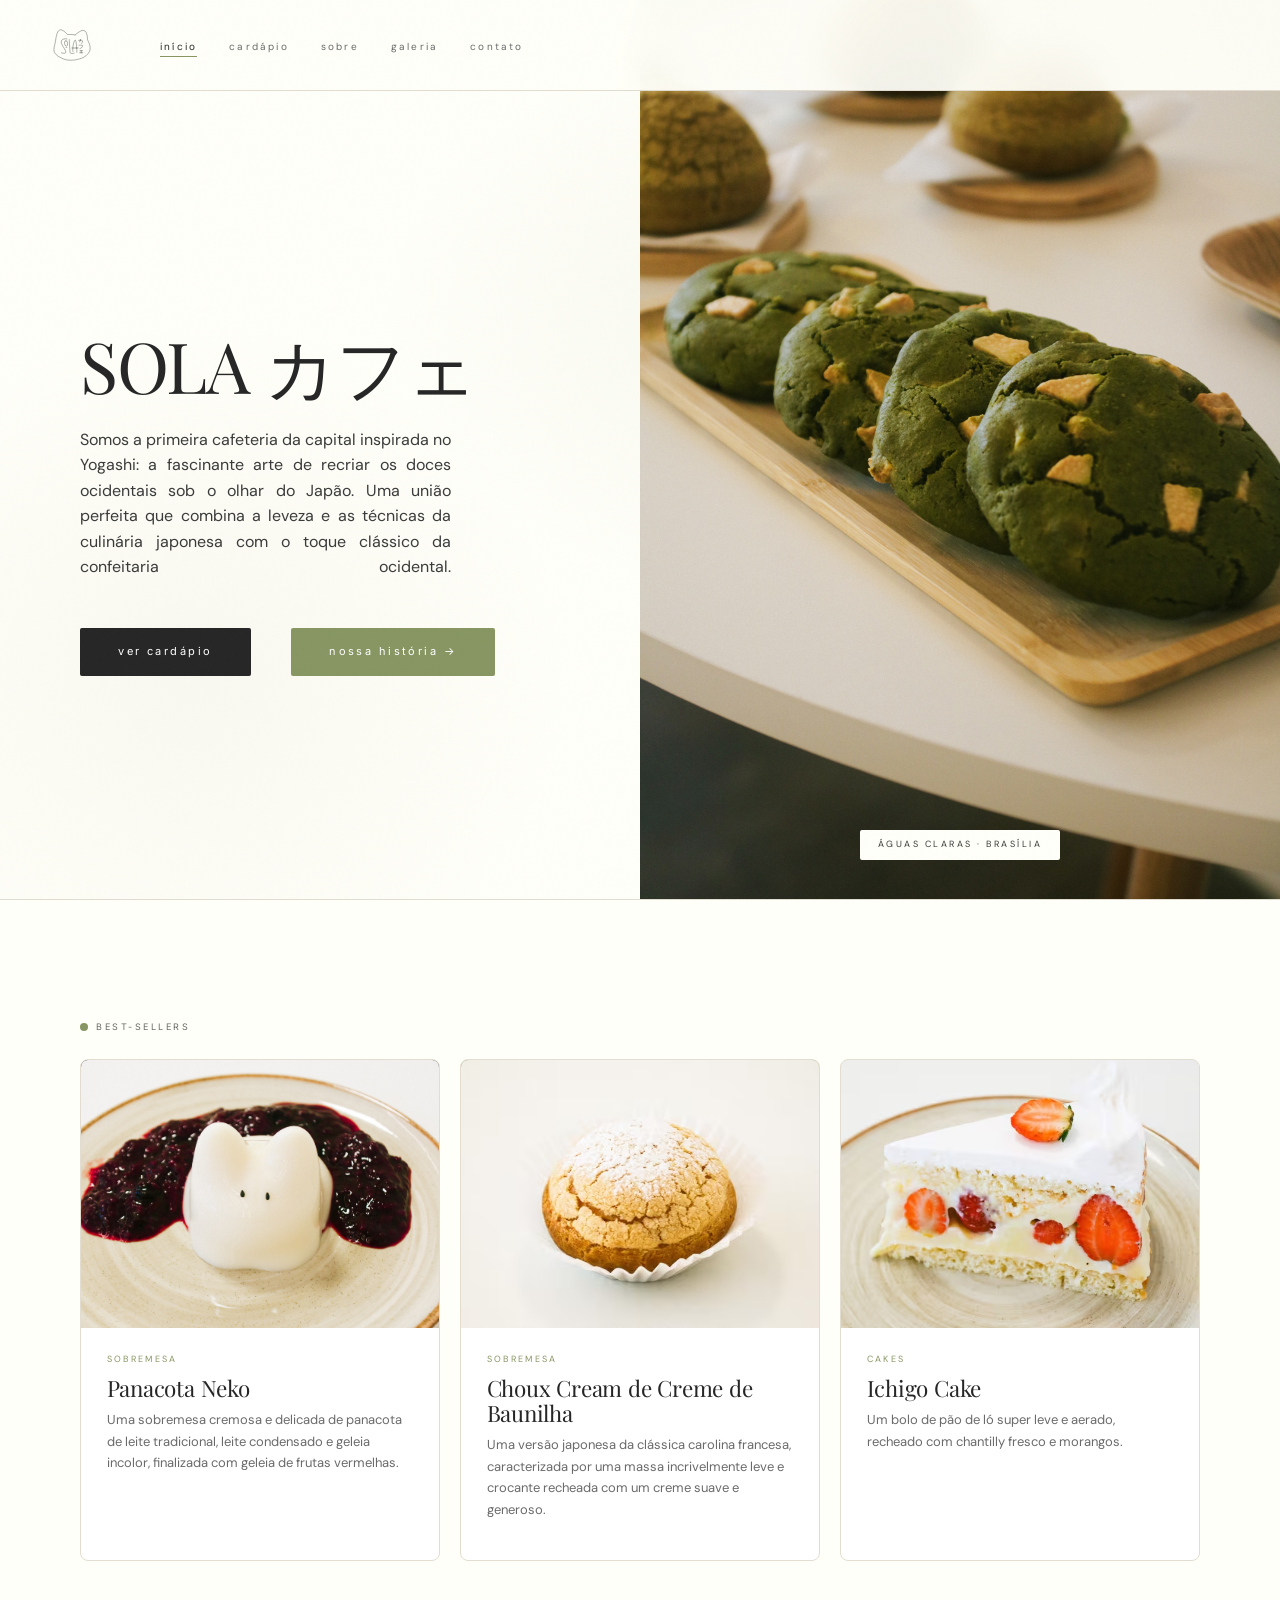
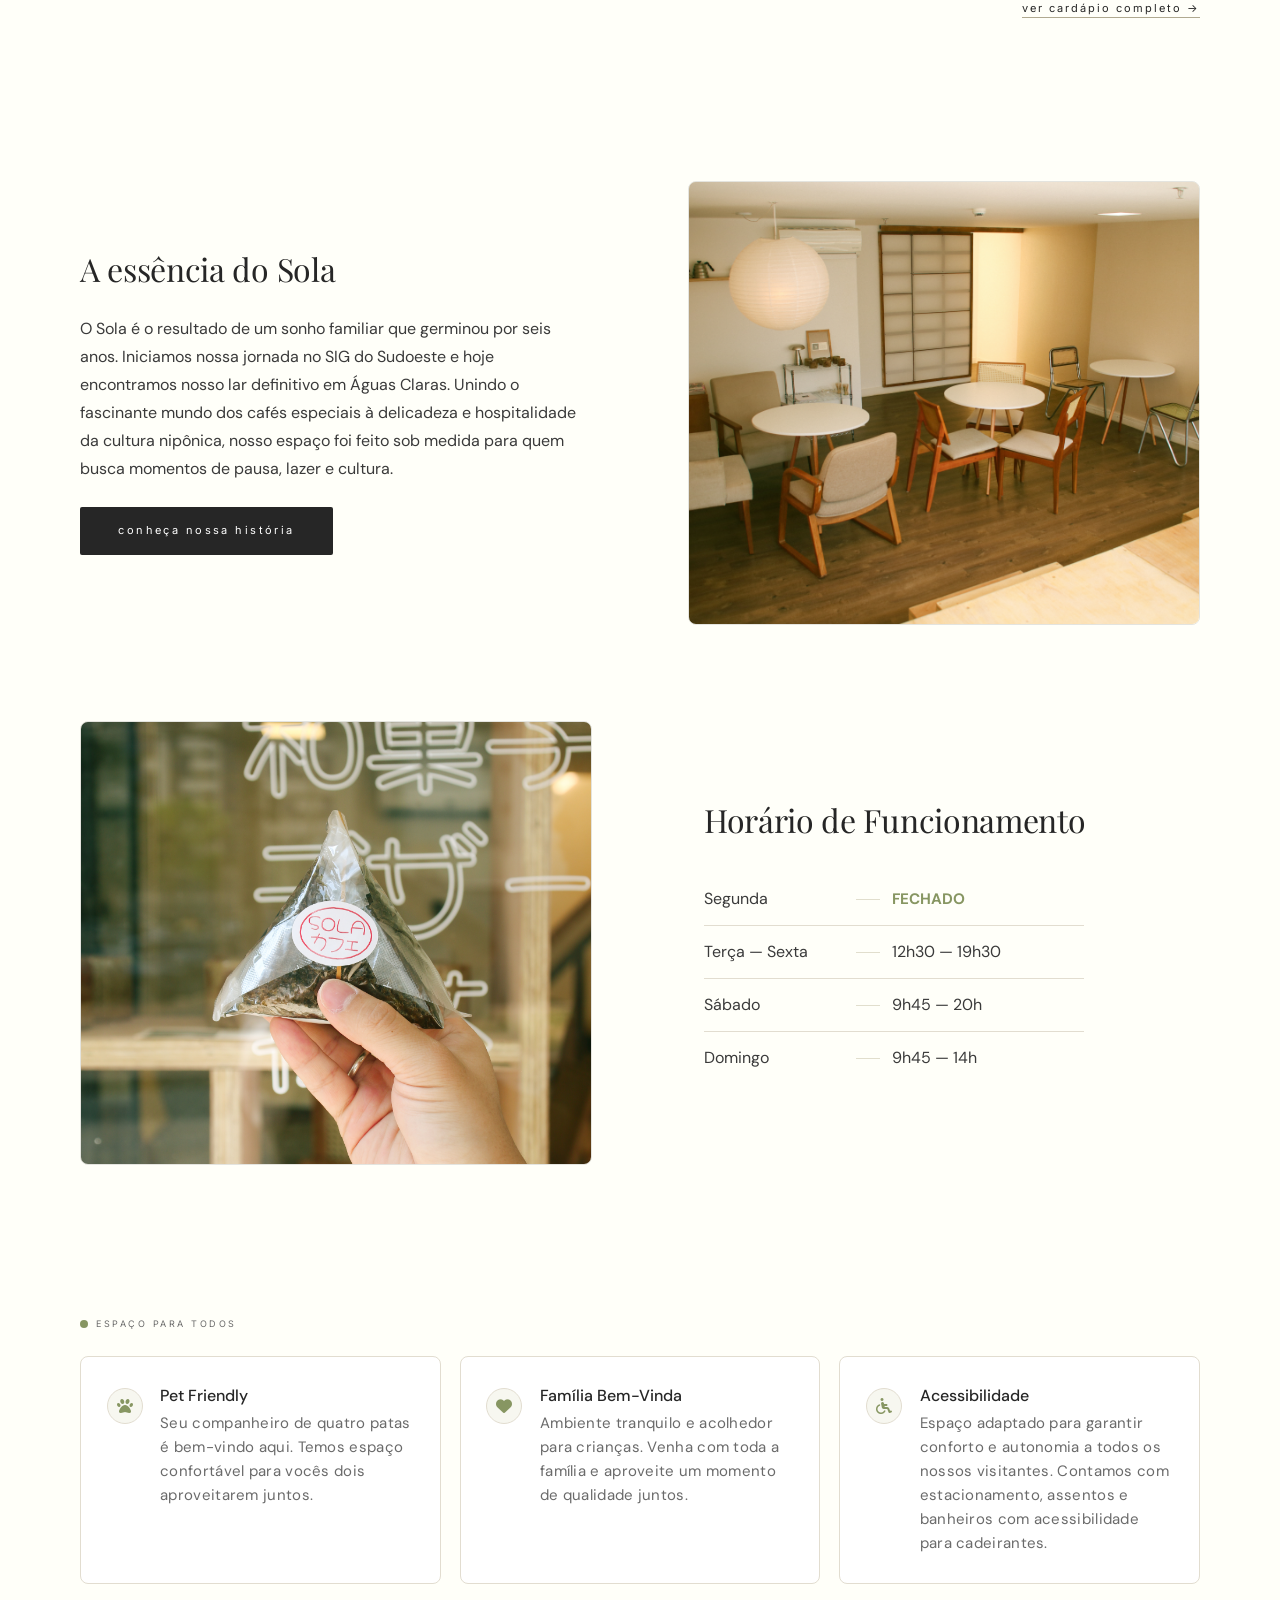
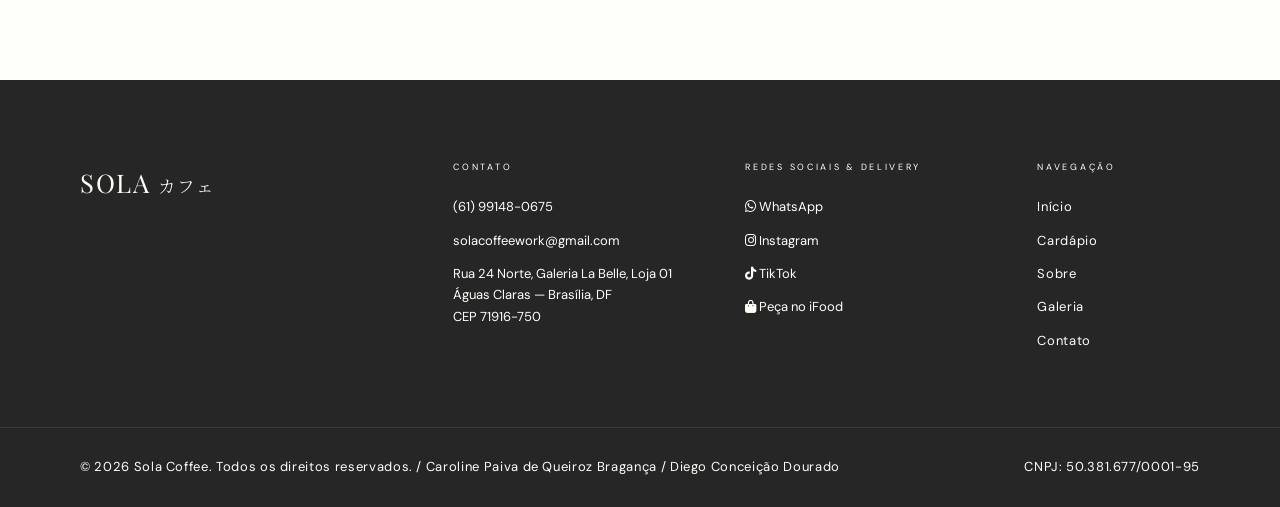
==== commit 80d8235b: "varios" ====
--- a/index.html
+++ b/index.html
@@ -211,7 +211,7 @@
   <!-- DIFERENCIAIS -->
   <section class="valores">
     <span style="display:inline-flex;align-items:center;gap:0.5rem;font-family:'Inter',sans-serif;font-size:9px;letter-spacing:0.28em;text-transform:uppercase;color:var(--ink-muted);margin:0 0 1.5rem;align-self:flex-start;"><span style="width:8px;height:8px;border-radius:50%;background:var(--moss);flex-shrink:0;display:inline-block;"></span>Espaço para todos</span>
-    <div style="display:grid;grid-template-columns:repeat(3,1fr);gap:1.2rem;">
+    <div class="diferenciais-grid">
 
       <div class="fc-rede-item" style="cursor:default;align-items:flex-start;">
         <div class="fc-rede-icon" style="margin-top:2px;"><i class="fa-solid fa-paw"></i></div>
@@ -281,7 +281,7 @@
           </li>
           <li>
             <a href="https://www.ifood.com.br/delivery/brasilia-df/sola-coffee---cafe-japones-aguas-claras-norte/7c5102c2-471a-463c-b605-bb09772c8aca" target="_blank">
-              <i class="fa-solid fa-bag-shopping"></i> Peça no IFood</a>
+              <i class="fa-solid fa-bag-shopping"></i> Peça no iFood</a>
           </li>
         </ul>
       </div>
--- a/style.css
+++ b/style.css
@@ -470,9 +470,14 @@
   justify-content: center;
   padding: 5rem 5rem 5rem 4rem;
 }
-.wabi-right h2 { margin-bottom: 0.75rem; }
+.wabi-right h2 { 
+  margin-bottom: 0.75rem; 
+}
 .wabi-right h2,
-.wabi-right .wabi-text { margin-left: 0; padding-left: 0; }
+.wabi-right .wabi-text { 
+  margin-left: 0; 
+  padding-left: 0; 
+}
 .wabi-img {
   width: 100%;
   height: 100%;
@@ -480,7 +485,7 @@
   object-position: center 49%;
 }
 .wabi-text {
-  font-size: 14px;
+  font-size: 16px;
   line-height: 1.6;
   color: var(--ink-soft);
   margin-top: 0;
@@ -781,7 +786,7 @@
 .historia-texto h2 { 
     margin-bottom: 1.5rem; }
 .historia-texto p { 
-    font-size: 15px;
+    font-size: 16px;
     line-height: 1.6; 
     color: var(--ink-soft); 
     margin-bottom: 1.25rem; 
@@ -981,38 +986,95 @@
 .info-block:nth-child(4) { animation-delay: 0.4s; }
 
 /* ============================================================
-   RESPONSIVO — TABLET / MOBILE
+   RESPONSIVO MOBILE
    ============================================================ */
 @media (max-width: 1100px) {
-  .footer-top { grid-template-columns: 1fr 1fr; gap: 2.5rem; padding: 4rem 3rem 3rem; }
-  .footer-bottom { padding: 1.5rem 3rem; }
-}
+  /* [index.html] */ .footer-top { grid-template-columns: 1fr 1fr; gap: 2.5rem; padding: 4rem 3rem 3rem; }
+  /* [index.html] */ .footer-bottom { padding: 1.5rem 3rem; }
+}
+
 @media (max-width: 900px) {
   .contato-section { grid-template-columns: 1fr; gap: 3rem; }
   .tl-grid { grid-template-columns: 1fr; gap: 2.5rem; }
   .valores-grid { grid-template-columns: 1fr 1fr; }
 }
+
 @media (max-width: 768px) {
-  /* NAV */
-  .nav { padding: 1rem 1.5rem; flex-wrap: wrap; gap: 0; }
+  /* [index.html] — NAV */
+  .nav { padding: 0.9rem 1.5rem; flex-direction: row; flex-wrap: nowrap; gap: 0; align-items: center; }
   .nav-deco { display: none; }
-  .nav-links { width: 100%; margin-left: 0; margin-top: 0.6rem; gap: 1rem; flex-wrap: wrap; }
+  .nav-links { width: auto; flex: 1; margin-left: 1rem; margin-top: 0; gap: 1.1rem; flex-wrap: nowrap; overflow-x: auto; white-space: nowrap; padding-bottom: 2px; scrollbar-width: none; }
+  .nav-links::-webkit-scrollbar { display: none; }
   .nav-links a { font-size: 10px; }
 
-  /* HERO */
-  .hero { grid-template-columns: 1fr; min-height: auto; }
-  .hero-visual { display: none; }
-  .hero-content { padding: 2.5rem 1.5rem 3.5rem; padding-top: 100px; }
-
-  /* DESTAQUES */
-  .destaques { padding: 4rem 1.5rem; }
-  .destaques-grid { grid-template-columns: 1fr; }
-
-  /* WABI */
-  .wabi { grid-template-columns: 1fr; }
-  .wabi-left { display: none; }
-  .wabi-right { padding: 3rem 1.5rem; }
-  .wabi--flip .wabi-right { order: 1; padding: 3rem 1.5rem; }
+  /* [index.html] — HERO */
+  .hero {
+    grid-template-columns: 1fr;
+    min-height: auto;
+    display: flex;
+    flex-direction: column;
+  }
+  .hero-visual {
+    display: none;
+  }
+  .hero-content {
+    order: 1;
+    padding: 2rem 1.5rem 3rem;
+    padding-top: calc(60px + 2rem);
+  }
+  .hero-title { font-size: 2.6rem; }
+  .hero-sub {
+    max-width: 100%;
+    text-align: left;
+    text-align-last: left;
+    font-size: 0.95rem;
+    margin-bottom: 2rem;
+  }
+  .hero-cta-row {
+    display: none;
+  }
+
+  /* [index.html] — DESTAQUES carrossel */
+  .destaque-card:hover { transform: none; box-shadow: none; }
+  .destaques { padding: 3.5rem 0 3.5rem 1.5rem; }
+  .destaques > *:not(.destaques-grid) { padding-right: 1.5rem; }
+  .destaques-grid {
+    grid-template-columns: unset;
+    display: flex;
+    flex-direction: row;
+    overflow-x: auto;
+    scroll-snap-type: x mandatory;
+    -webkit-overflow-scrolling: touch;
+    gap: 1rem;
+    padding-right: 1.5rem;
+    padding-bottom: 0.5rem;
+    scrollbar-width: none;
+  }
+  .destaques-grid::-webkit-scrollbar { display: none; }
+  .destaque-card { flex: 0 0 78vw; max-width: 290px; scroll-snap-align: start; }
+  .destaques-link { padding-right: 1.5rem; }
+
+  /* [index.html] — WABI */
+  .wabi { grid-template-columns: 1fr; border-top: 1px solid var(--khaki-light); min-height: auto; }
+  .wabi-left { display: block; height: 240px; position: relative; order: 1; }
+  .wabi-photo-frame { position: absolute; inset: 1rem; }
+  .wabi-photo-inner { height: 100%; }
+  .wabi-img { width: 100%; height: 100%; object-fit: cover; }
+  .wabi-right { padding: 2rem 1.5rem 3rem; order: 2; }
+  /* wabi--flip: foto também fica antes do texto no mobile */
+  .wabi--flip .wabi-left { order: 1; height: 240px; }
+  .wabi--flip .wabi-left .wabi-photo-frame { inset: 1rem; }
+  .wabi--flip .wabi-right { order: 2; padding: 2rem 1.5rem 3rem; }
+
+  /* [index.html] — DIFERENCIAIS */
+  .diferenciais-grid { grid-template-columns: 1fr !important; }
+  .valores > div[style*="grid-template-columns"] { grid-template-columns: 1fr !important; }
+  .valores { padding: 3.5rem 1.5rem; border-top: 1px solid var(--khaki-light); }
+  .valores .fc-rede-item { margin: 0; width: 100%; box-sizing: border-box; }
+
+  /* [index.html] — FOOTER */
+  .footer-top { grid-template-columns: 1fr; gap: 2rem; padding: 3rem 1.5rem 2.5rem; }
+  .footer-bottom { flex-direction: column; gap: 0.4rem; text-align: center; padding: 1.5rem; }
 
   /* PAGE HEADER */
   .page-header { padding: 100px 1.5rem 2.5rem; flex-direction: column; align-items: flex-start; gap: 0; }
@@ -1030,10 +1092,14 @@
   .sobre-intro { padding: 100px 1.5rem 2.5rem; grid-template-columns: 1fr; }
   .sobre-intro-kanji { display: none; }
   .historia { padding: 3rem 1.5rem; }
-  .historia-grid { grid-template-columns: 1fr; }
-  .historia-visual { display: none; }
+  .historia-grid { grid-template-columns: 1fr; direction: ltr !important; gap: 1.5rem; }
+  .historia-visual { display: block; }
+  .hist-frame { padding-top: 100%; }
+  .hist-caption { display: none; }
+  .historia-texto { padding-top: 0; }
   .historia-texto p { font-size: 14px; }
   .filosofia { padding: 4rem 1.5rem; }
+  .tl-grid { grid-template-columns: 1fr; gap: 2.5rem; }
 
   /* CONTATO */
   .contato-section { padding: 2.5rem 1.5rem; }
@@ -1048,28 +1114,32 @@
   .horarios { grid-template-columns: 1fr; }
   .horarios-conteudo { padding: 3.5rem 1.5rem; gap: 2rem; }
   .horarios-foto { display: none; }
-
-  /* FOOTER */
-  .footer-top { grid-template-columns: 1fr 1fr; gap: 2rem; padding: 3rem 1.5rem 2.5rem; }
-  .footer-bottom { flex-direction: column; gap: 0.4rem; text-align: center; padding: 1.5rem; }
+}
+
+@media (max-width: 540px) {
+  /* [index.html] */ .footer-top { grid-template-columns: 1fr; padding: 3rem 2rem 2.5rem; }
 }
 
 @media (max-width: 480px) {
+  /* [index.html] — NAV */
   .nav-links { overflow-x: auto; flex-wrap: nowrap; padding-bottom: 0.25rem; }
-  .destaques-grid { grid-template-columns: 1fr; }
-  .menu-grid { grid-template-columns: 1fr; }
+
+  /* [index.html] — FOOTER */
   .footer-top { grid-template-columns: 1fr; padding: 2.5rem 1.5rem 2rem; }
   .footer-bottom { padding: 1.5rem 1.25rem; }
+
+  /* MENU */
+  .menu-grid { grid-template-columns: 1fr; }
   .page-header { padding: 90px 1.25rem 2rem; }
   .menu-section { padding: 1.5rem 1.25rem 3rem; }
+
+  /* CONTATO */
   .contato-section { padding: 2rem 1.25rem; }
+
+  /* SOBRE */
   .sobre-intro { padding: 90px 1.25rem 2rem; }
   .historia { padding: 2.5rem 1.25rem; }
   .valores-grid { grid-template-columns: 1fr; }
-}
-
-@media (max-width: 540px) {
-  .footer-top { grid-template-columns: 1fr; padding: 3rem 2rem 2.5rem; }
 }
 
 /* ============================================================
@@ -1081,6 +1151,11 @@
 .valores {
   padding: 6rem 5rem;
   background: var(--paper);
+}
+.diferenciais-grid {
+  display: grid;
+  grid-template-columns: repeat(3, 1fr);
+  gap: 1.2rem;
 }
 .valores > .section-label {
   color: var(--moss);
@@ -1119,15 +1194,10 @@
   line-height: 1.8;
 }
 
-@media (max-width: 768px) {
-  .valores { padding: 4rem 1.5rem; }
-  .valores-grid { grid-template-columns: 1fr; gap: 1rem; }
-  .filosofia { padding: 4rem 1.5rem; }
-  .tl-grid { grid-template-columns: 1fr; gap: 2.5rem; }
-}
-
-/* ============================================================
-   VALORES / DIFERENCIAIS
+
+
+/* ============================================================
+   DIFERENCIAIS
    ============================================================ */
 .valores { padding: 6rem 5rem; background: var(--paper); }
 .valores h2 { color: var(--ink); margin-bottom: 3rem; }
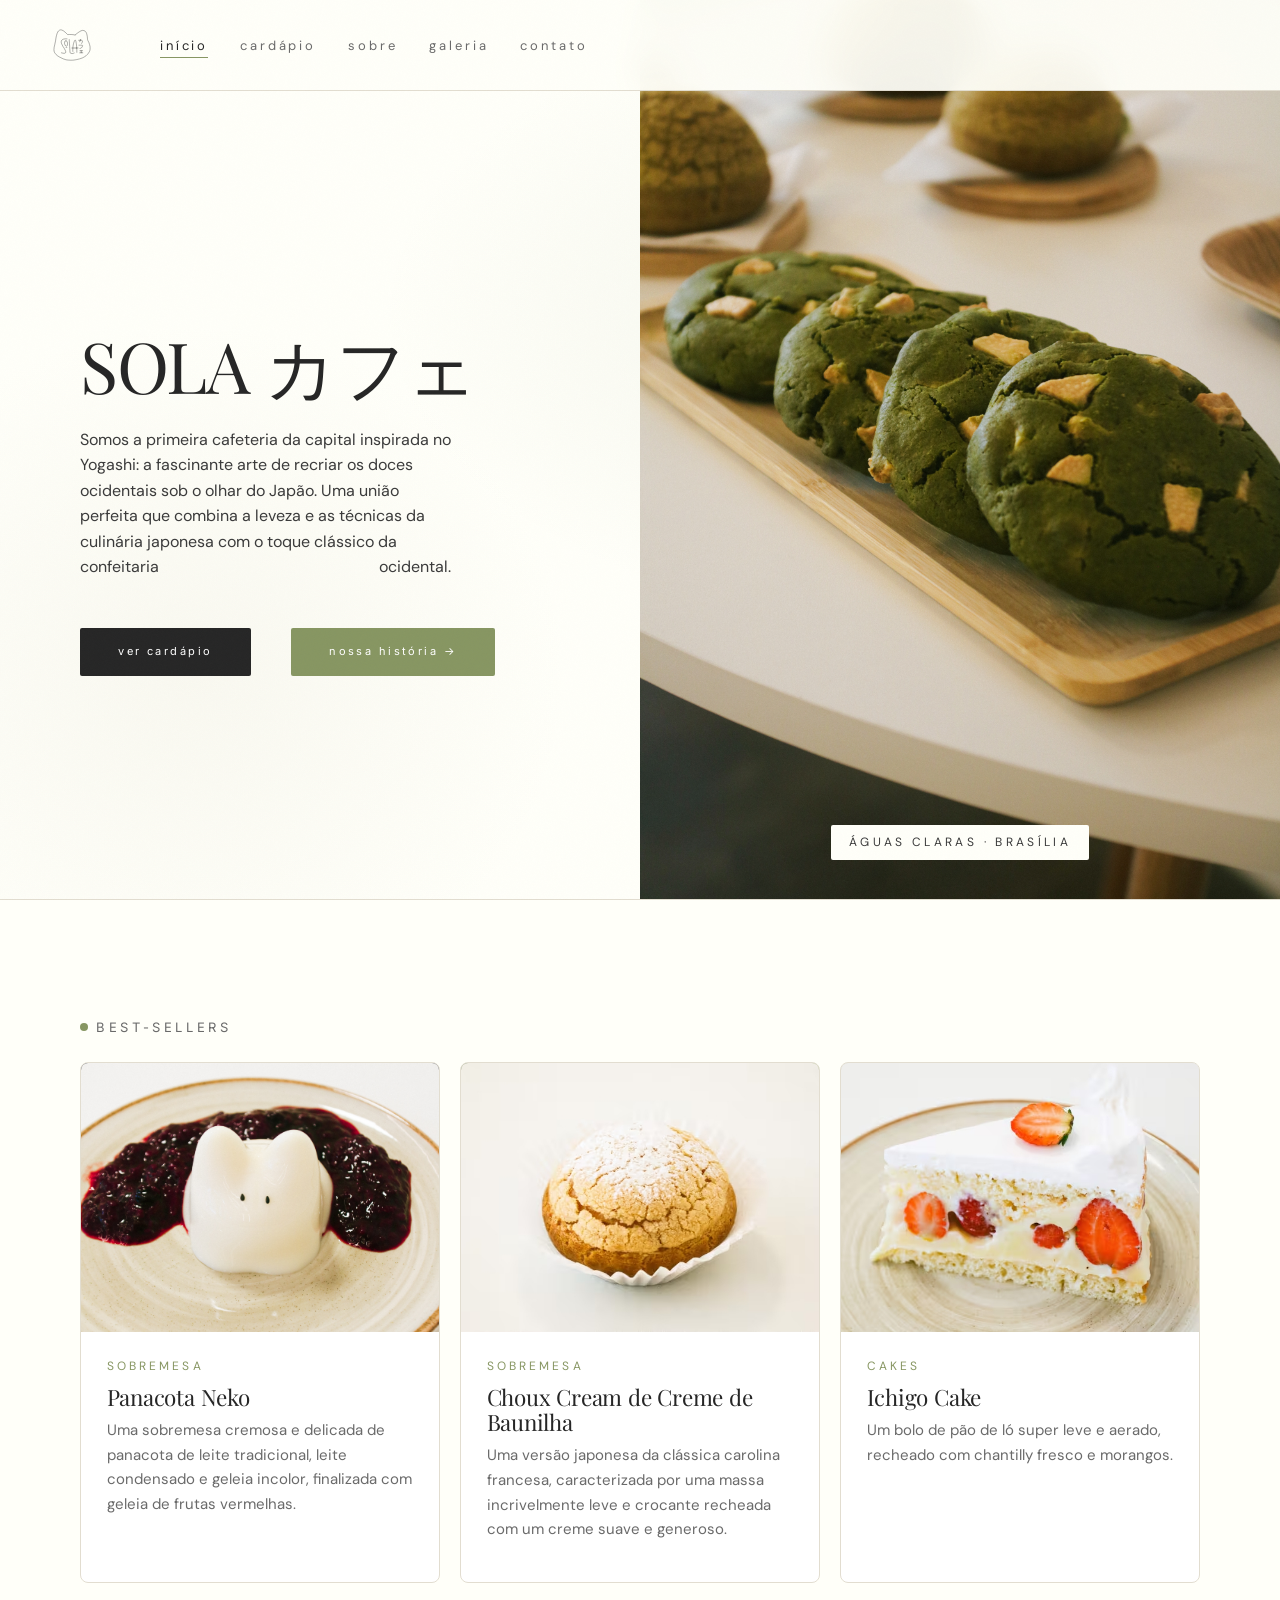
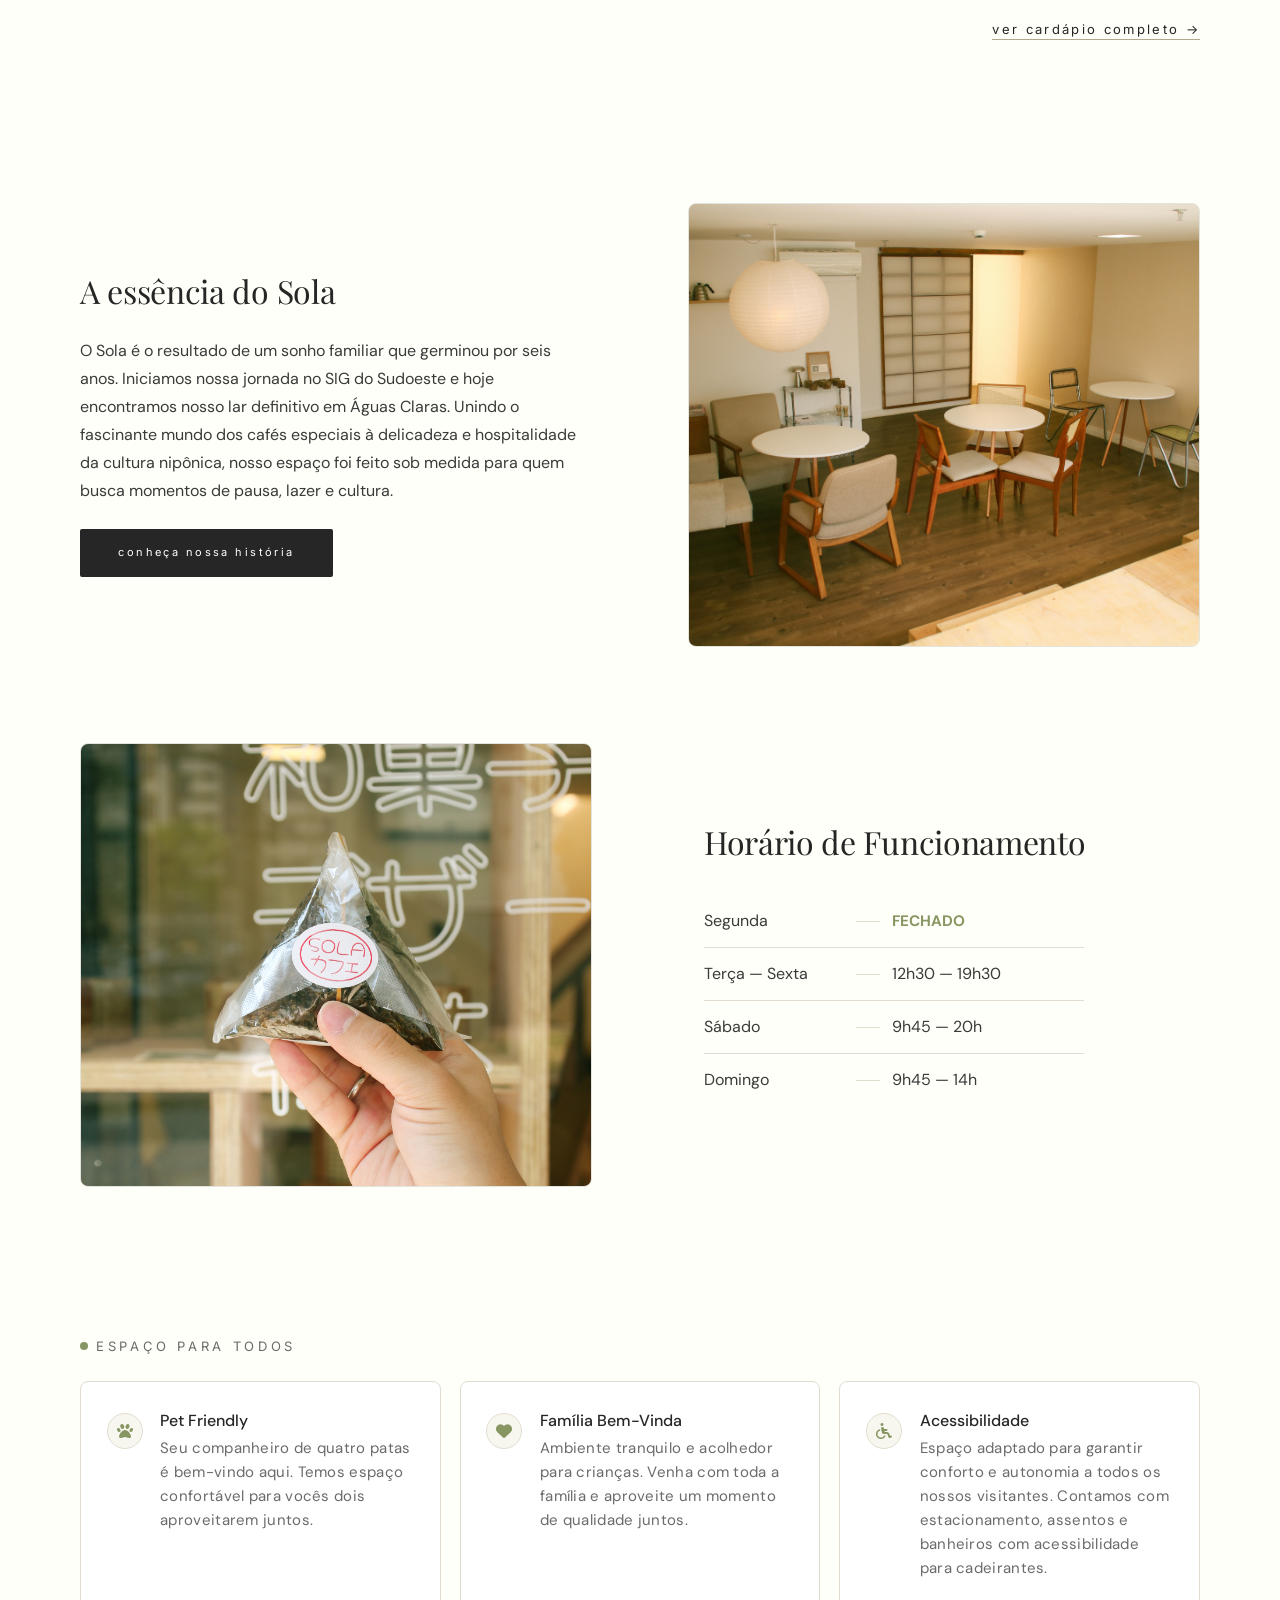
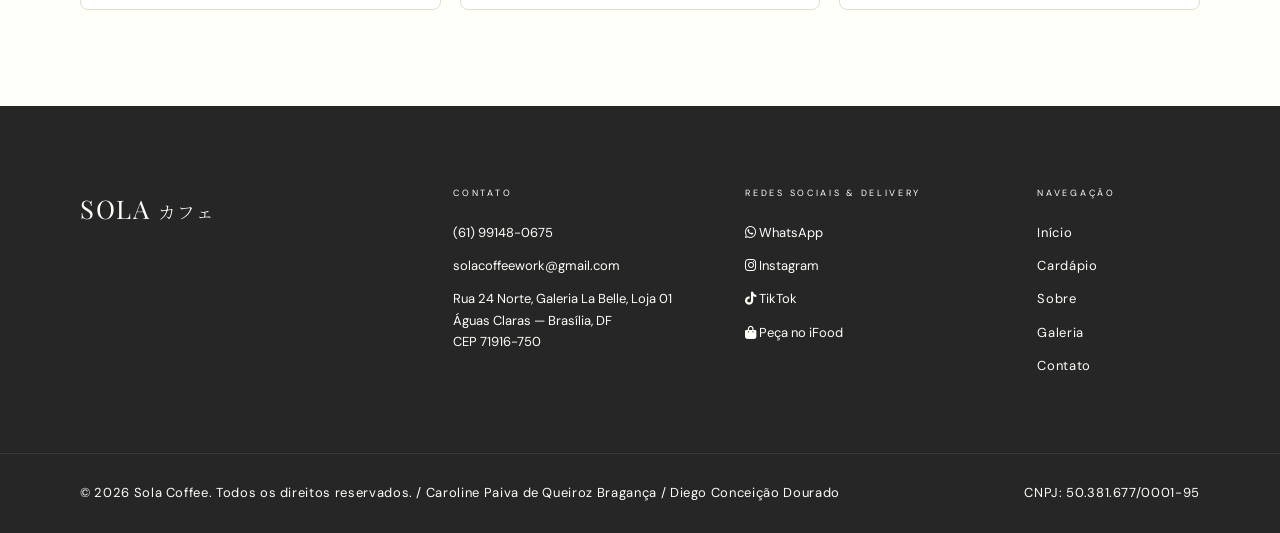
==== commit 5ec6d01c: "alterou o tamanho da fonte" ====
--- a/index.html
+++ b/index.html
@@ -98,7 +98,7 @@
 
   <!-- DESTAQUES -->
   <section class="destaques">
-    <span style="display:inline-flex;align-items:center;gap:0.5rem;font-family:'Inter',sans-serif;font-size:9px;letter-spacing:0.28em;text-transform:uppercase;color:var(--ink-muted);margin:0 0 1.5rem;align-self:flex-start;"><span style="width:8px;height:8px;border-radius:50%;background:var(--moss);flex-shrink:0;display:inline-block;"></span>Best-Sellers</span>
+    <span style="display:inline-flex;align-items:center;gap:0.5rem;font-family:'Inter',sans-serif;font-size:13px;letter-spacing:0.28em;text-transform:uppercase;color:var(--ink-muted);margin:0 0 1.5rem;align-self:flex-start;"><span style="width:8px;height:8px;border-radius:50%;background:var(--moss);flex-shrink:0;display:inline-block;"></span>Best-Sellers</span>
     <div class="destaques-grid">
 
         <article class="destaque-card">
@@ -210,7 +210,8 @@
 
   <!-- DIFERENCIAIS -->
   <section class="valores">
-    <span style="display:inline-flex;align-items:center;gap:0.5rem;font-family:'Inter',sans-serif;font-size:9px;letter-spacing:0.28em;text-transform:uppercase;color:var(--ink-muted);margin:0 0 1.5rem;align-self:flex-start;"><span style="width:8px;height:8px;border-radius:50%;background:var(--moss);flex-shrink:0;display:inline-block;"></span>Espaço para todos</span>
+    <span style="display:inline-flex;align-items:center;gap:0.5rem;font-family:'Inter',sans-serif;font-size:13px;letter-spacing:0.28em;text-transform:uppercase;color:var(--ink-muted);margin:0 0 1.5rem;align-self:flex-start;"><span style="width:8px;height:8px;border-radius:50%;background:var(--moss);flex-shrink:0;display:inline-block;"></span>Espaço para todos</span>
+    <h2 class="valores-titulo-mobile">Um lugar<br>feito pra você</h2>
     <div class="diferenciais-grid">
 
       <div class="fc-rede-item" style="cursor:default;align-items:flex-start;">
--- a/style.css
+++ b/style.css
@@ -33,7 +33,8 @@
   --shadow-card: 0 2px 12px rgba(38, 38, 38, 0.08);
 }
 
-/* ---- RESET ---- */
+/* ---- VALORES titulo mobile (oculto no desktop) ---- */
+.valores-titulo-mobile { display: none; }
 *, *::before, *::after { box-sizing: border-box; margin: 0; padding: 0; }
 html { scroll-behavior: smooth; }
 body {
@@ -158,7 +159,7 @@
   margin-left: 2rem;
 }
 .nav-links a {
-  font-size: 10px;
+  font-size: 13px;
   letter-spacing: 0.22em;
   text-transform: lowercase;
   color: var(--ink-muted);
@@ -206,6 +207,7 @@
     radial-gradient(ellipse 70% 55% at 75% 35%, rgba(135, 150, 98, 0.09) 0%, transparent 65%),
     radial-gradient(ellipse 45% 60% at 15% 75%, rgba(206, 200, 176, 0.12) 0%, transparent 65%);
 }
+
 .hero-content {
   display: flex;
   flex-direction: column;
@@ -215,6 +217,7 @@
   position: relative;
   z-index: 1;
 }
+
 .hero-eyebrow {
   font-size: 9px;
   letter-spacing: 0.32em;
@@ -222,26 +225,30 @@
   color: var(--moss);
   margin-bottom: 1.5rem;
 }
+
 .hero-title {
   font-size: clamp(3.2rem, 5.5vw, 5.5rem);
   line-height: 1.06;
   margin-bottom: 1.5rem;
   color: var(--ink);
 }
+
 .hero-sub {
   font-size: 1rem;
   line-height: 1.6;
   color: var(--ink-soft);
   margin-bottom: 3rem;
   max-width: clamp(17rem, 29vw, 30rem);
-  text-align: justify;
+  text-align: left;
   text-align-last: justify; 
 }
+
 .hero-cta-row {
   display: flex;
   align-items: center;
   gap: 2.5rem;
 }
+
 .hero-visual {
 min-height: 100vh;
   max-height: 100vh;
@@ -253,12 +260,14 @@
   background: var(--paper);
   overflow: hidden;
 }
+
 .hero-img {
   width: 100%;
   height: 100%;
   object-fit: cover;
   object-position: center 60%;
 }
+
 .hero-circle {
   width: 340px;
   height: 340px;
@@ -267,22 +276,16 @@
   position: absolute;
   animation: breathe 7s ease-in-out infinite;
 }
+
 @keyframes breathe {
   0%, 100% { transform: scale(1); opacity: 0.5; }
   50% { transform: scale(1.05); opacity: 1; }
 }
-.hero-kanji-large {
-  font-family: var(--font-jp);
-  font-size: clamp(8rem, 14vw, 16rem);
-  color: var(--ink);
-  opacity: 0.08;
-  position: absolute;
-  user-select: none;
-}
+
 .hero-tag {
   position: absolute;
   bottom: 2.5rem;
-  font-size: 9px;
+  font-size: 12px;
   letter-spacing: 0.28em;
   text-transform: uppercase;
   color: var(--ink-soft);
@@ -307,11 +310,13 @@
   padding: 7rem 5rem;
   background: var(--paper);
 }
+
 .destaques-grid {
   display: grid;
   grid-template-columns: 1fr 1fr 1fr;
   gap: 1.25rem;
 }
+
 .destaque-card {
   background: var(--white);
   border-radius: var(--radius-md);
@@ -319,10 +324,12 @@
   transition: transform 0.35s cubic-bezier(0.25,0.46,0.45,0.94), box-shadow 0.35s;
   border: 1px solid var(--khaki-light);
 }
+
 .destaque-card:hover {
   transform: translateY(-6px);
   box-shadow: var(--shadow-deep);
 }
+
 .card-img-placeholder {
   height: 220px;
   display: flex;
@@ -345,13 +352,14 @@
   border: 1px solid var(--moss-light);
   border-radius: var(--radius-sm);
   font-family: var(--font-body);
-  font-size: 8px;
+  font-size: 13px;
   font-weight: 400;
   letter-spacing: 0.22em;
   text-transform: uppercase;
   color: var(--white);
   margin-bottom: 1.5rem;
 }
+
 .card-img-inner {
   display: flex;
   align-items: center;
@@ -360,75 +368,81 @@
   height: 100%;
   position: relative;
 }
+
 .card-img-inner--photo {
   display: block;
 }
+
 .card-photo {
   width: 100%;
   height: 100%;
   object-fit: cover;
   object-position: center 40%;
   display: block;
-  
-
-}
-.card-kanji {
-  font-family: var(--font-jp);
-  font-size: 4rem;
-  color: rgba(255,255,249,0.3);
-  user-select: none;
-  position: relative;
-  z-index: 1;
-}
-.liquid-circle {
-  position: absolute;
-  border-radius: 50%;
-  background: rgba(255,255,249,0.12);
-  animation: float 8s ease-in-out infinite;
-}
-.lc1 { width: 120px; height: 120px; top: -20px; left: 10%; animation-delay: 0s; }
-.lc2 { width: 80px; height: 80px; bottom: -10px; right: 15%; animation-delay: -3s; }
-@keyframes float {
-  0%, 100% { transform: translateY(0) scale(1); }
-  50% { transform: translateY(-12px) scale(1.05); }
-}
-.card-body { padding: 1.5rem 1.6rem; }
+}
+
+.card-body { 
+  padding: 1.5rem 1.6rem; 
+}
+
 .card-tag {
-  font-size: 9px;
+  font-size: 12px;
   letter-spacing: 0.26em;
   text-transform: uppercase;
   color: var(--moss);
   display: block;
   margin-bottom: 0.5rem;
 }
-.card-body h3 { font-size: 1.4rem; margin-bottom: 0.5rem; color: var(--ink); }
-.card-body p { font-size: 13px; color: var(--ink-muted); line-height: 1.65; margin-bottom: 1rem; }
+
+.card-body h3 { 
+  font-size: 1.4rem; 
+  margin-bottom: 0.5rem; 
+  color: var(--ink); 
+}
+
+.card-body p { 
+  font-size: 15px; 
+  color: var(--ink-muted); 
+  line-height: 1.65; 
+  margin-bottom: 1rem; 
+}
+
 .card-price {
   font-family: var(--font-display);
   font-size: 1.4rem;
   color: var(--moss);
 }
-.destaques-link { text-align: right; margin-top: 2rem; }
+
+.destaques-link { 
+  text-align: right; 
+  margin-top: 2rem; 
+}
+
 .destaques-link a {
-  font-size: 11px;
+  font-size: 13px;
   letter-spacing: 0.18em;
   color: var(--ink);
   border-bottom: 1px solid var(--khaki-dark);
   padding-bottom: 2px;
   transition: color 0.2s, border-color 0.2s;
 }
-.destaques-link a:hover { color: var(--moss); border-color: var(--moss); }
+
+.destaques-link a:hover { 
+  color: var(--moss); 
+  border-color: var(--moss); 
+}
 
 @media (max-width: 900px) {
   .destaques-grid { grid-template-columns: 1fr 1fr; }
 }
+
 @media (max-width: 560px) {
   .destaques { padding: 4rem 1.5rem; }
   .destaques-grid { grid-template-columns: 1fr; }
 }
 
 /* ============================================================
-   HOME — WABI
+   HOME
    ============================================================ */
 .wabi {
   display: grid;
@@ -436,7 +450,13 @@
   min-height: 540px;
   background: var(--paper);
 }
-.wabi-left { position: relative; overflow: hidden; background: var(--paper); }
+
+.wabi-left { 
+  position: relative; 
+  overflow: hidden; 
+  background: var(--paper); 
+}
+
 .wabi-photo-frame {
   position: absolute;
   inset: 3rem;
@@ -445,45 +465,55 @@
   border-radius: var(--radius-md);
   overflow: hidden;
 }
+
 .wabi--flip .wabi-left .wabi-photo-frame {
   inset: 3rem;
   inset-inline-end: 5rem;
 }
+
 .wabi-photo-inner {
   width: 100%; height: 100%;
   background: linear-gradient(145deg, var(--khaki) 0%, var(--paper) 100%);
   display: flex; align-items: center; justify-content: center;
   position: relative;
 }
-.wabi-abstract { position: relative; width: 180px; height: 180px; }
+
+.wabi-abstract { 
+  position: relative; 
+  width: 180px; 
+  height: 180px; 
+}
+
 .wa-circle {
   position: absolute;
   border-radius: 50%;
   border: 1px solid rgba(38,38,38,0.15);
 }
-.wa1 { width: 180px; height: 180px; top: 0; left: 0; }
-.wa2 { width: 120px; height: 120px; top: 30px; left: 30px; background: rgba(135,150,98,0.15); border-color: rgba(135,150,98,0.3); }
-.wa3 { width: 60px; height: 60px; top: 60px; left: 60px; background: var(--moss); border-color: var(--moss); opacity: 0.7; }
+
 .wabi-right {
   display: flex;
   flex-direction: column;
   justify-content: center;
   padding: 5rem 5rem 5rem 4rem;
 }
+
 .wabi-right h2 { 
   margin-bottom: 0.75rem; 
 }
+
 .wabi-right h2,
 .wabi-right .wabi-text { 
   margin-left: 0; 
   padding-left: 0; 
 }
+
 .wabi-img {
   width: 100%;
   height: 100%;
   object-fit: cover;
   object-position: center 49%;
 }
+
 .wabi-text {
   font-size: 16px;
   line-height: 1.6;
@@ -493,7 +523,11 @@
   text-align: left;
   max-width: 600px;
 }
-.wabi-right .btn-primary { margin-top: 1.5rem; align-self: flex-start; }
+
+.wabi-right .btn-primary { 
+  margin-top: 1.5rem; 
+  align-self: flex-start; 
+}
 
 /* wabi espelhado */
 .wabi--flip { grid-template-columns: 1fr 1fr; }
@@ -507,6 +541,7 @@
   margin-top: 1.5rem;
   max-width: 380px;
 }
+
 .hora-row {
   display: flex;
   align-items: center;
@@ -514,7 +549,9 @@
   padding: 0.75rem 0;
   border-bottom: 1px solid var(--khaki-light);
 }
+
 .hora-row:last-child { border-bottom: none; }
+
 .hora-dia {
   font-family: var(--font-body);
   font-size: 1rem;
@@ -522,6 +559,7 @@
   width: 140px;
   flex-shrink: 0;
 }
+
 .hora-sep {
   width: 24px;
   flex-shrink: 0;
@@ -529,11 +567,13 @@
   background: var(--khaki);
   opacity: 0.6;
 }
+
 .hora-valor {
   font-family: var(--font-body);
   font-size: 1rem;
   color: var(--ink-soft);
 }
+
 .hora-valor.fechado {
   font-style: normal;
   font-weight: 700;
@@ -555,17 +595,21 @@
   overflow: hidden;
   border-bottom: 1px solid var(--khaki-dark);
 }
-.page-header-content { position: relative; z-index: 1; }
-.page-header h1 { margin-bottom: 0.75rem; color: var(--ink); }
-.page-header p { color: var(--ink-soft); font-size: 14px; max-width: 420px; }
-.page-header-kanji {
-  font-family: var(--font-jp);
-  font-size: clamp(6rem, 12vw, 14rem);
+
+.page-header-content { 
+  position: relative; 
+  z-index: 1; 
+}
+
+.page-header h1 { 
+  margin-bottom: 0.75rem; 
   color: var(--ink);
-  opacity: 0.07;
-  line-height: 1;
-  user-select: none;
-  flex-shrink: 0;
+ }
+
+.page-header p { 
+  color: var(--ink-soft); 
+  font-size: 14px; 
+  max-width: 420px; 
 }
 
 /* menu page: hero igual ao contato (.sobre-intro.page-hero) */
@@ -580,7 +624,11 @@
   padding-top: 100px;
   padding-bottom: 2.5rem;
 }
-.page-menu .page-header h1 { margin-bottom: 1rem; }
+
+.page-menu .page-header h1 { 
+  margin-bottom: 1rem; 
+}
+
 .page-menu .page-header p {
   font-size: 1.05rem;
   line-height: 1.6;
@@ -589,7 +637,7 @@
 }
 
 /* ============================================================
-   MENU PAGE
+   MENU 
    ============================================================ */
 .menu-filters {
   display: flex;
@@ -606,17 +654,26 @@
   padding: 0.45rem 1.3rem;
   border: 1px solid var(--khaki);
   border-radius: var(--radius-sm);
-  font-size: 10px;
+  font-size: 13px;
   letter-spacing: 0.18em;
   text-transform: lowercase;
   color: var(--ink-muted);
   background: transparent;
   transition: all 0.25s;
 }
-.filter-btn:hover { border-color: var(--moss-light); color: var(--moss); }
-.filter-btn.active { background: var(--moss); color: var(--white); border-color: var(--moss); }
-
-.menu-section { padding: 4rem 5rem 6rem; }
+.filter-btn:hover { 
+  border-color: var(--moss-light); 
+  color: var(--moss); 
+}
+
+.filter-btn.active { 
+  background: var(--moss); color: var(--white); 
+  border-color: var(--moss); 
+}
+
+.menu-section { 
+  padding: 4rem 5rem 2.5rem; }
+
 .menu-category-header {
   display: flex;
   align-items: center;
@@ -624,46 +681,59 @@
   margin-bottom: 2.5rem;
   margin-top: 0;
 }
+
 .contato-section .menu-category-header {
   margin-bottom: 1rem;
 }
+
 .contato-bloco {
   padding: 0;
   display: flex;
   flex-direction: column;
   gap: 0.35rem;
   margin-bottom: 3.5rem;
-}.cat-kanji {
+}
+
+.cat-kanji {
   font-family: var(--font-jp);
   font-size: 2.5rem;
   color: var(--khaki);
   flex-shrink: 0;
 }
+
 .menu-category-header h2 { font-size: 1.8rem; }
+
 .cat-line {
   flex: 1;
   height: 1px;
   background: var(--khaki-light);
 }
+
 .menu-grid {
   display: grid;
   grid-template-columns: repeat(auto-fill, minmax(280px, 1fr));
   gap: 1.25rem;
   margin-bottom: 3.5rem;
 }
+
 .menu-grid:last-of-type {
   margin-bottom: 0;
 }
+
 .menu-item {
   background: var(--white);
   border-radius: var(--radius-md);
   overflow: hidden;
   display: flex;
   flex-direction: column;
-  transition: transform 0.3s, box-shadow 0.3s;
   border: 1px solid var(--khaki-light);
 }
-.menu-item:hover { transform: translateY(-3px); box-shadow: var(--shadow-card); }
+
+@media (hover: hover) {
+  .menu-item { transition: transform 0.3s, box-shadow 0.3s; }
+  .menu-item:hover { transform: translateY(-3px); box-shadow: var(--shadow-card); }
+}
+
 .item-visual {
   height: 130px;
   display: flex;
@@ -673,23 +743,28 @@
   font-size: 2.5rem;
   color: rgba(255,255,249,0.4);
 }
-.iv-matcha   { background: linear-gradient(135deg, #6d7f4e, #a8b87a); }
-.iv-cafe     { background: linear-gradient(135deg, #262626, #4a4a3a); }
-.iv-latte    { background: linear-gradient(135deg, #CEC8B0, #e8e4d8); color: rgba(38,38,38,0.35); }
-.iv-frapp    { background: linear-gradient(135deg, #3a3a3a, #5a5a4a); }
-.iv-hojicha  { background: linear-gradient(135deg, #5a5040, #8a7a60); }
-.iv-agua     { background: linear-gradient(135deg, #879662, #c2d4a0); }
-.iv-maracuja { background: linear-gradient(135deg, #b8a040, #d8c060); }
-.iv-cheesecake{ background: linear-gradient(135deg, #e2ddd0, #FFFFF9); color: rgba(38,38,38,0.3); }
-.iv-nutpie   { background: linear-gradient(135deg, #4a3828, #7a6050); }
-.iv-bolomatcha{ background: linear-gradient(135deg, #5a7040, #879662); }
-.iv-empanada { background: linear-gradient(135deg, #9a7040, #c8a060); }
-.iv-sanduiche{ background: linear-gradient(135deg, #CEC8B0, #e2ddd0); color: rgba(38,38,38,0.35); }
-.iv-set      { background: linear-gradient(135deg, #262626, #3a3a30); }
-.iv-bolo-cafe{ background: linear-gradient(135deg, #2a1e14, #504030); }
-.item-info { padding: 1.25rem; flex: 1; display: flex; flex-direction: column; }
-.item-info h3 { font-size: 1.2rem; margin-bottom: 0.4rem; color: var(--ink); }
-.item-info p { font-size: 12px; color: var(--ink-muted); line-height: 1.6; flex: 1; }
+
+.item-info { 
+  padding: 1.25rem; 
+  flex: 1;
+  display: flex; 
+  flex-direction: column; 
+}
+
+.item-info h3 { 
+  font-size: 1.5rem; 
+  margin-bottom: 0.4rem; 
+  color: var(--ink); 
+}
+
+.item-info p { 
+  font-size: 15px; 
+  color: var(--ink-muted); 
+  line-height: 1.6; 
+  flex: 1; 
+  text-align: left;
+}
+
 .item-footer {
   display: flex;
   justify-content: space-between;
@@ -698,23 +773,30 @@
   padding-top: 0.75rem;
   border-top: 1px solid var(--khaki-light);
 }
+
 .tag-item {
   font-size: 9px;
   letter-spacing: 0.2em;
   text-transform: uppercase;
   color: var(--moss);
 }
+
 .preco {
   font-family: var(--font-display);
   font-size: 1.3rem;
   color: var(--moss);
 }
-.menu-item--featured { border: 1px solid var(--moss-light); }
+
+.menu-item--featured { 
+  border: 1px solid var(--moss-light); 
+}
+
 .badge-new {
   font-family: var(--font-body);
   font-size: 14px;
   color: var(--moss);
 }
+
 .menu-nota {
   display: flex;
   align-items: center;
@@ -725,8 +807,15 @@
   border-radius: var(--radius-md);
   border-left: 3px solid var(--moss);
 }
-.nota-icon { font-size: 1.5rem; }
-.menu-nota p { font-size: 13px; color: var(--ink-soft); }
+
+.nota-icon { 
+  font-size: 1.5rem; 
+}
+
+.menu-nota p { 
+  font-size: 13px; 
+  color: var(--ink-soft); 
+}
 
 /* ============================================================
    SOBRE PAGE
@@ -740,38 +829,30 @@
   align-items: end;
   border-bottom: 1px solid var(--khaki-light);
 }
-.sobre-intro h1 { margin-bottom: 1rem; }
+
+.sobre-intro h1 { 
+  margin-bottom: 1rem; 
+}
+
 .lead {
   font-size: 1.05rem;
   line-height: 1.85;
   color: var(--ink-soft);
   max-width: 520px;
 }
-.sobre-intro-kanji { text-align: center; flex-shrink: 0; }
-.sobre-intro-kanji span {
-  display: block;
-  font-family: var(--font-jp);
-  font-size: clamp(5rem, 10vw, 12rem);
-  color: var(--ink);
-  opacity: 0.06;
-  line-height: 1;
-}
-.kanji-legenda {
-  font-size: 9px;
-  letter-spacing: 0.28em;
-  color: var(--moss);
-  text-transform: uppercase;
-}
+
 .historia {
   padding: 6rem 5rem;
   background: var(--paper);
 }
+
 .historia-grid {
   display: grid;
   grid-template-columns: 1fr 1fr;
   gap: 6rem;
   align-items: center;
 }
+
 .hist-abstract {
   position: absolute;
   inset: 0;
@@ -779,12 +860,11 @@
   align-items: center;
   justify-content: center;
 }
-.ha-elem { position: absolute; border-radius: 50%; }
-.ha1 { width: 260px; height: 260px; border: 1px solid rgba(38,38,38,0.15); }
-.ha2 { width: 160px; height: 160px; background: rgba(135,150,98,0.15); border: 1px solid rgba(135,150,98,0.35); }
-.ha3 { width: 60px; height: 60px; background: var(--moss); opacity: 0.7; }
+
 .historia-texto h2 { 
-    margin-bottom: 1.5rem; }
+    margin-bottom: 1.5rem; 
+}
+
 .historia-texto p { 
     font-size: 16px;
     line-height: 1.6; 
@@ -792,10 +872,12 @@
     margin-bottom: 1.25rem; 
     text-align: left;
 }
+
 .historia-texto strong {
   font-weight: 400;
   color: var(--moss); 
 }
+
 .hist-frame {
   position: relative;
   width: 100%;
@@ -804,6 +886,7 @@
   border-radius: var(--radius-md);
   background: var(--khaki);
 }
+
 .hist-img {
   position: absolute;
   inset: 0;
@@ -813,11 +896,12 @@
   object-position: center;
   display: block;
 }
+
 .hist-caption {
   position: absolute;
   bottom: 1.5rem;
   left: 1.5rem;
-  font-size: 9px;
+  font-size: 13px;
   letter-spacing: 0.22em;
   text-transform: uppercase;
   color: var(--ink-muted);
@@ -1028,7 +1112,7 @@
     text-align: left;
     text-align-last: left;
     font-size: 0.95rem;
-    margin-bottom: 2rem;
+    margin-bottom: 1rem;
   }
   .hero-cta-row {
     display: none;
@@ -1066,11 +1150,41 @@
   .wabi--flip .wabi-left .wabi-photo-frame { inset: 1rem; }
   .wabi--flip .wabi-right { order: 2; padding: 2rem 1.5rem 3rem; }
 
-  /* [index.html] — DIFERENCIAIS */
-  .diferenciais-grid { grid-template-columns: 1fr !important; }
-  .valores > div[style*="grid-template-columns"] { grid-template-columns: 1fr !important; }
-  .valores { padding: 3.5rem 1.5rem; border-top: 1px solid var(--khaki-light); }
-  .valores .fc-rede-item { margin: 0; width: 100%; box-sizing: border-box; }
+  /* [index.html] — DIFERENCIAIS (Espaço para todos) */
+  .valores {
+    padding: 4rem 1.5rem 4rem !important;
+    border-top: 1px solid var(--khaki-light);
+    display: flex;
+    flex-direction: column;
+    align-items: flex-start;
+  }
+
+  .valores-titulo-mobile {
+    font-size: 1.5rem;
+    font-weight: 300;
+    color: var(--ink);
+    margin-bottom: 1rem;
+    line-height: 1.2;
+  }
+
+  .valores > span:first-child {
+    margin-bottom: 0.75rem !important;
+  }
+
+  .valores .diferenciais-grid {
+    display: flex !important;
+    flex-direction: column;
+    gap: 0.75rem;
+    width: 100%;
+    margin-top: 1.25rem;
+  }
+
+  .valores .fc-rede-item {
+    margin: 0;
+    width: 100%;
+    box-sizing: border-box;
+    padding: 1rem 1.2rem !important;
+  }
 
   /* [index.html] — FOOTER */
   .footer-top { grid-template-columns: 1fr; gap: 2rem; padding: 3rem 1.5rem 2.5rem; }
@@ -1081,12 +1195,53 @@
   .page-header-kanji { display: none; }
 
   /* MENU */
-  .menu-filters { padding: 1rem 1.5rem; gap: 0.4rem; top: 56px; }
-  .filter-btn { padding: 0.4rem 0.9rem; font-size: 10px; }
-  .menu-section { padding: 2rem 1.5rem 4rem; }
-  .menu-category-header { margin-top: 2.5rem; gap: 1rem; }
-  .menu-grid { grid-template-columns: 1fr; }
-  .menu-nota { margin: 0 1.5rem 3rem; }
+  .menu-filters {
+    padding: 0.75rem 1.5rem;
+    gap: 0.4rem;
+    position: static;
+    flex-wrap: nowrap;
+    overflow-x: auto;
+    scrollbar-width: none;
+  }
+  .menu-filters::-webkit-scrollbar { display: none; }
+  .filter-btn { padding: 0.4rem 0.9rem; font-size: 10px; flex-shrink: 0; }
+  .menu-section { 
+    padding: 1.5rem 0 2.5rem; 
+  }
+
+  .menu-category-header { margin-top: 2rem; gap: 1rem; padding: 0 1.5rem; }
+  .menu-nota { margin: 0 1.5rem 1.5rem; }
+  .menu-carousel-wrap { margin-bottom: 0; }
+  .menu-grid { margin-bottom: 0; }
+  .menu-section > .menu-carousel-wrap:last-child { margin-bottom: 0; }
+
+  /* MENU — CARROSSEL MOBILE */
+  .menu-carousel-wrap {
+    position: relative;
+    margin-bottom: 0.5rem;
+  }
+  .menu-grid {
+    display: flex !important;
+    grid-template-columns: unset !important;
+    flex-direction: row;
+    overflow-x: auto;
+    scroll-snap-type: x mandatory;
+    -webkit-overflow-scrolling: touch;
+    gap: 1rem;
+    padding: 0.5rem 1.5rem 1rem;
+    scrollbar-width: none;
+    scroll-behavior: smooth;
+    scroll-padding-left: 1.5rem;
+  }
+  .menu-grid::-webkit-scrollbar { display: none; }
+  .menu-grid .menu-item {
+    flex: 0 0 78vw;
+    max-width: 300px;
+    scroll-snap-align: start;
+  }
+
+  /* dots ocultos */
+  .carousel-dots { display: none; }
 
   /* SOBRE */
   .sobre-intro { padding: 100px 1.5rem 2.5rem; grid-template-columns: 1fr; }
@@ -1097,7 +1252,7 @@
   .hist-frame { padding-top: 100%; }
   .hist-caption { display: none; }
   .historia-texto { padding-top: 0; }
-  .historia-texto p { font-size: 14px; }
+  .historia-texto p { font-size: 16px; }
   .filosofia { padding: 4rem 1.5rem; }
   .tl-grid { grid-template-columns: 1fr; gap: 2.5rem; }
 
@@ -1129,9 +1284,9 @@
   .footer-bottom { padding: 1.5rem 1.25rem; }
 
   /* MENU */
-  .menu-grid { grid-template-columns: 1fr; }
+  .menu-grid .menu-item { flex: 0 0 85vw; }
   .page-header { padding: 90px 1.25rem 2rem; }
-  .menu-section { padding: 1.5rem 1.25rem 3rem; }
+  .menu-section { padding: 1.5rem 0 2.5rem; }
 
   /* CONTATO */
   .contato-section { padding: 2rem 1.25rem; }
@@ -1193,8 +1348,6 @@
   font-size: 13px;
   line-height: 1.8;
 }
-
-
 
 /* ============================================================
    DIFERENCIAIS
@@ -1223,16 +1376,4 @@
   display: block;
   margin-bottom: 1rem;
   line-height: 1.2;
-}
-/* ============================================================
-   CONTATO — page-specific (migrado de contato.html)
-   ============================================================ */
-.info-block--no-icon {
-  grid-template-columns: 1fr;
-}
-.page-hero {
-  min-height: 340px;
-  box-sizing: border-box;
-  padding-top: 100px;
-  padding-bottom: 2.5rem;
 }
